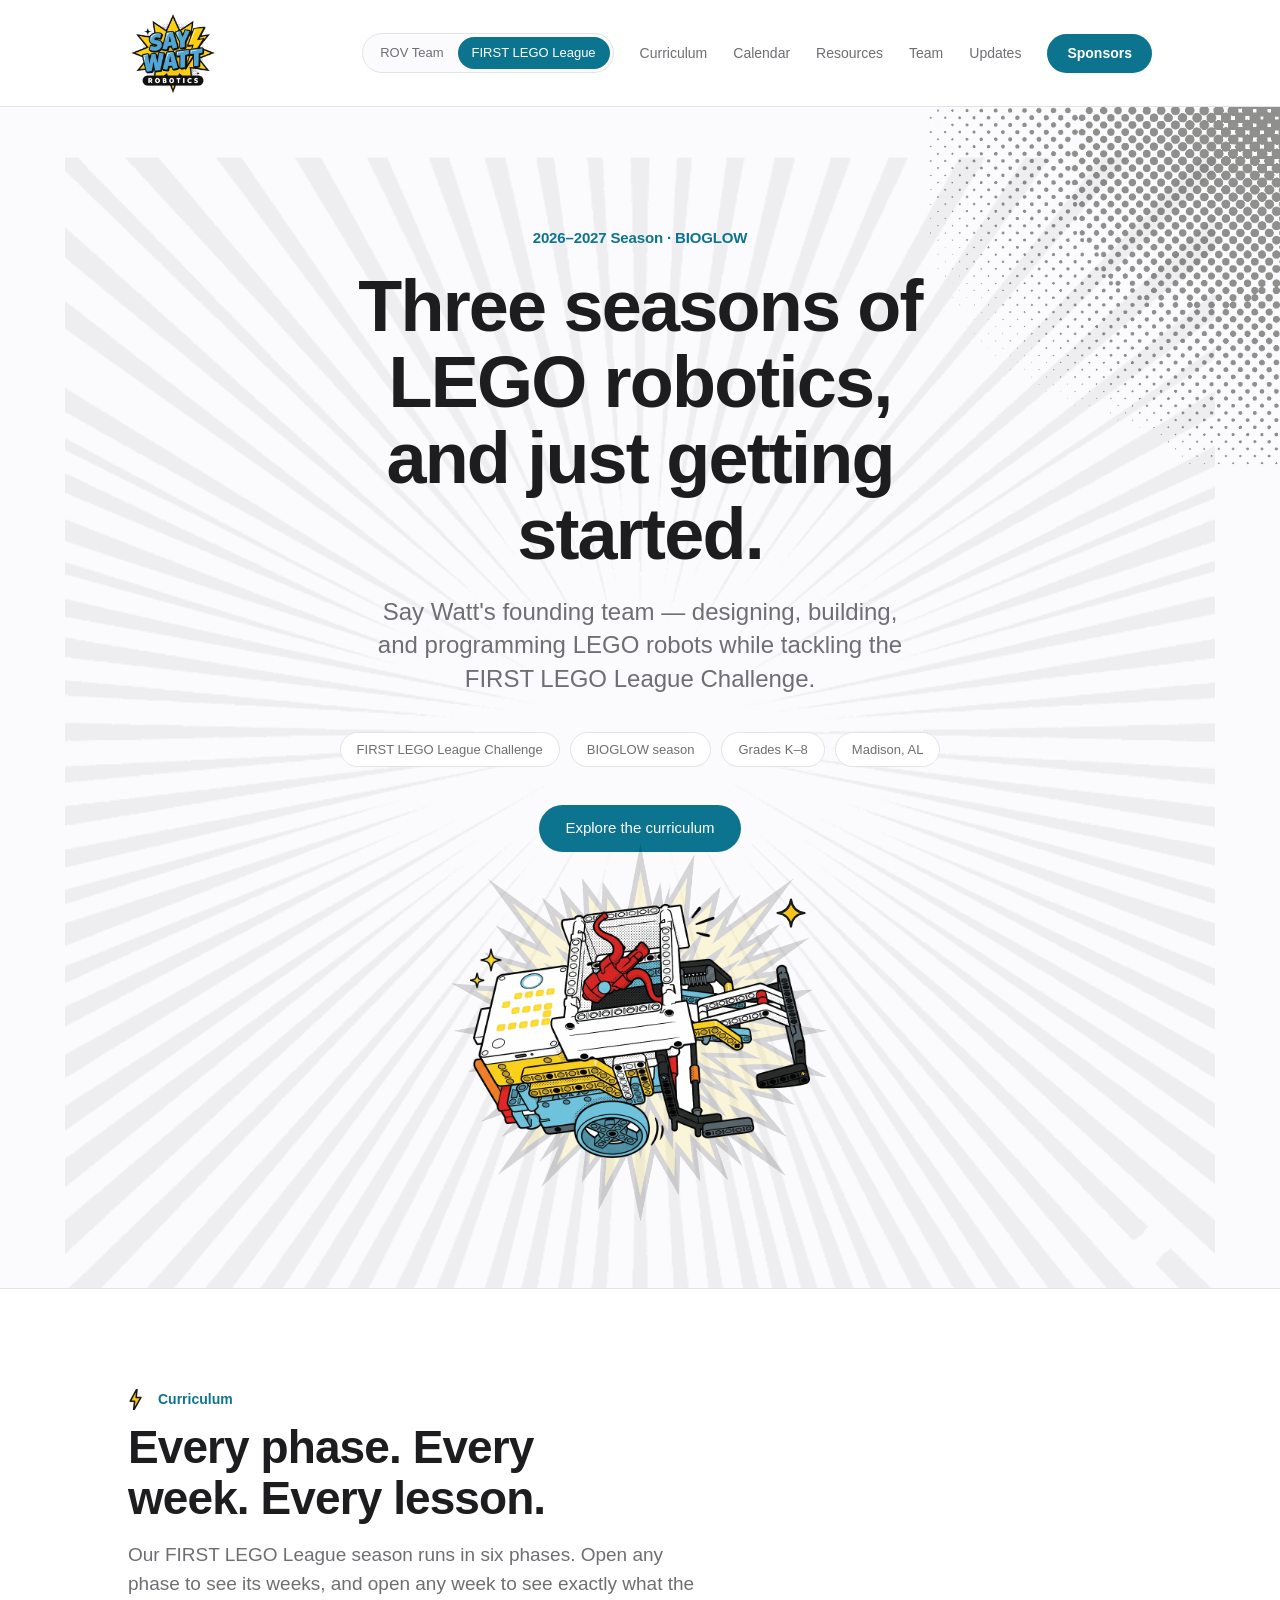
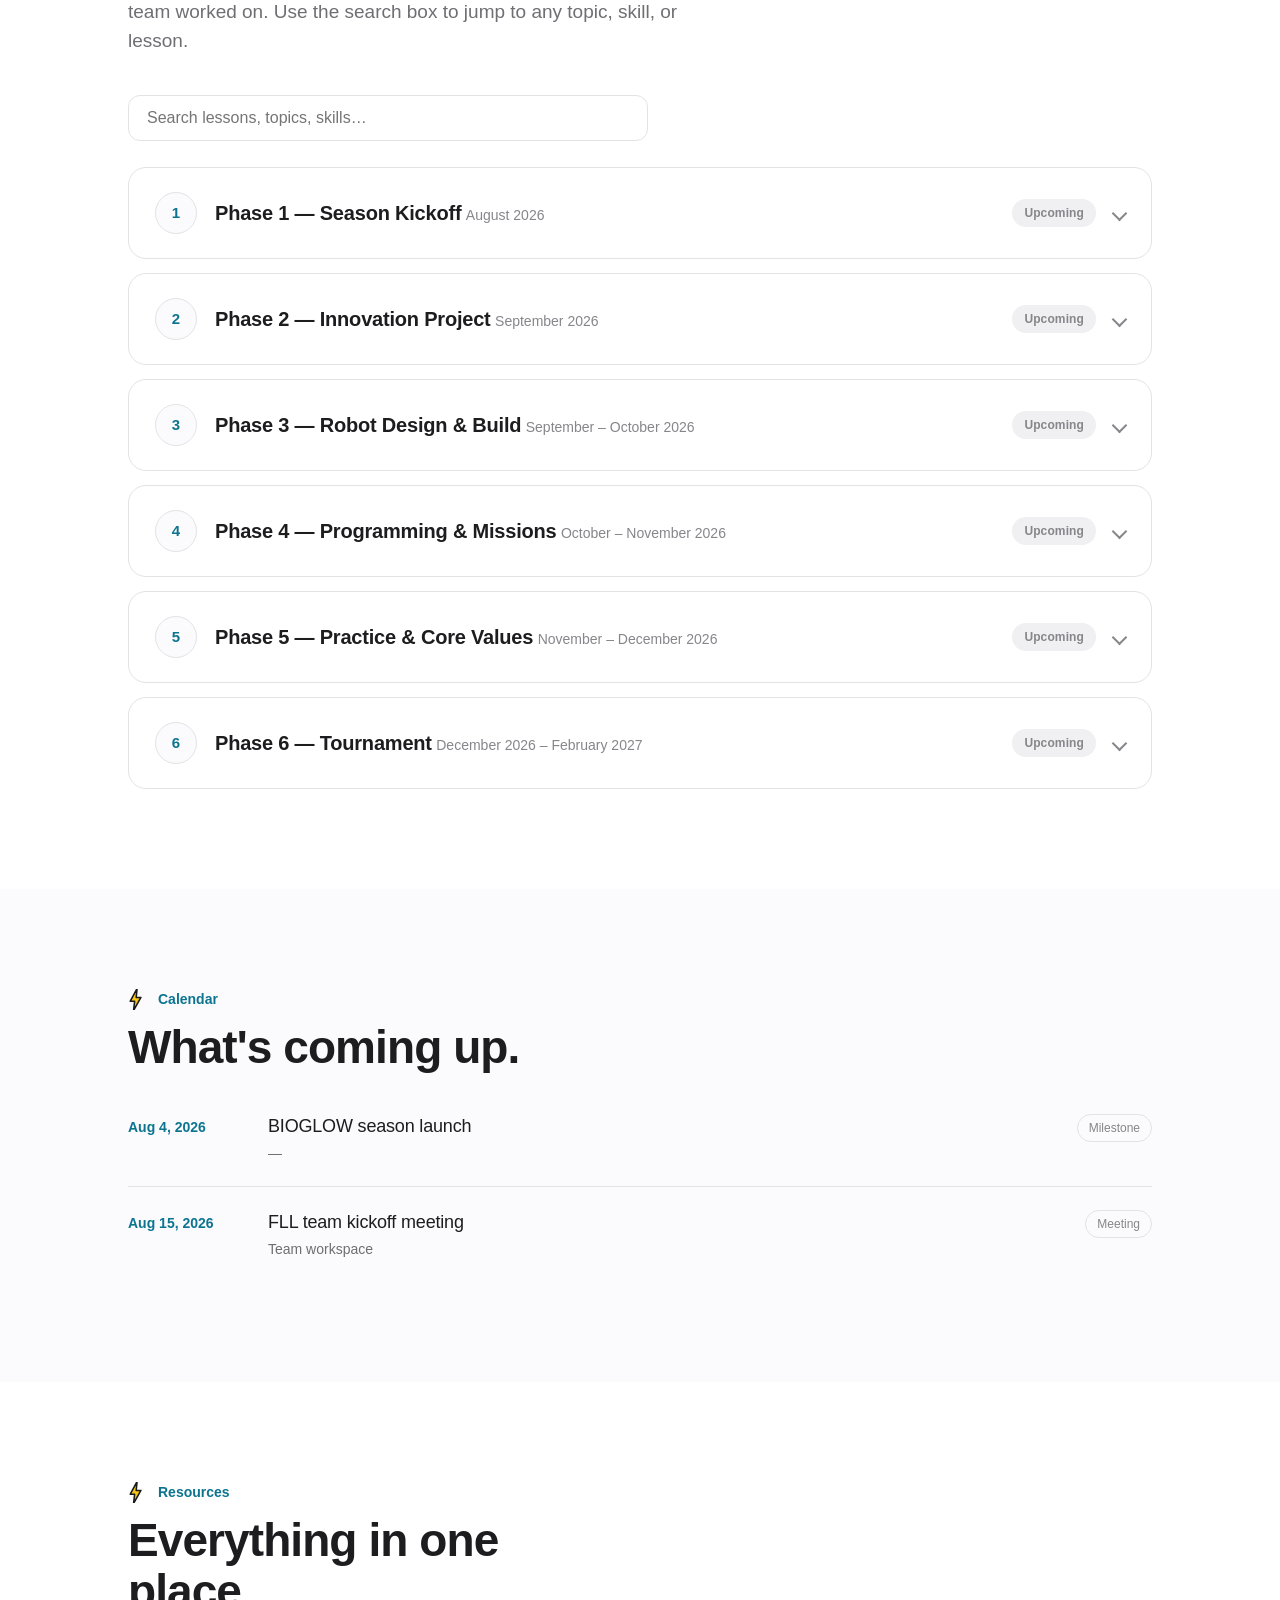
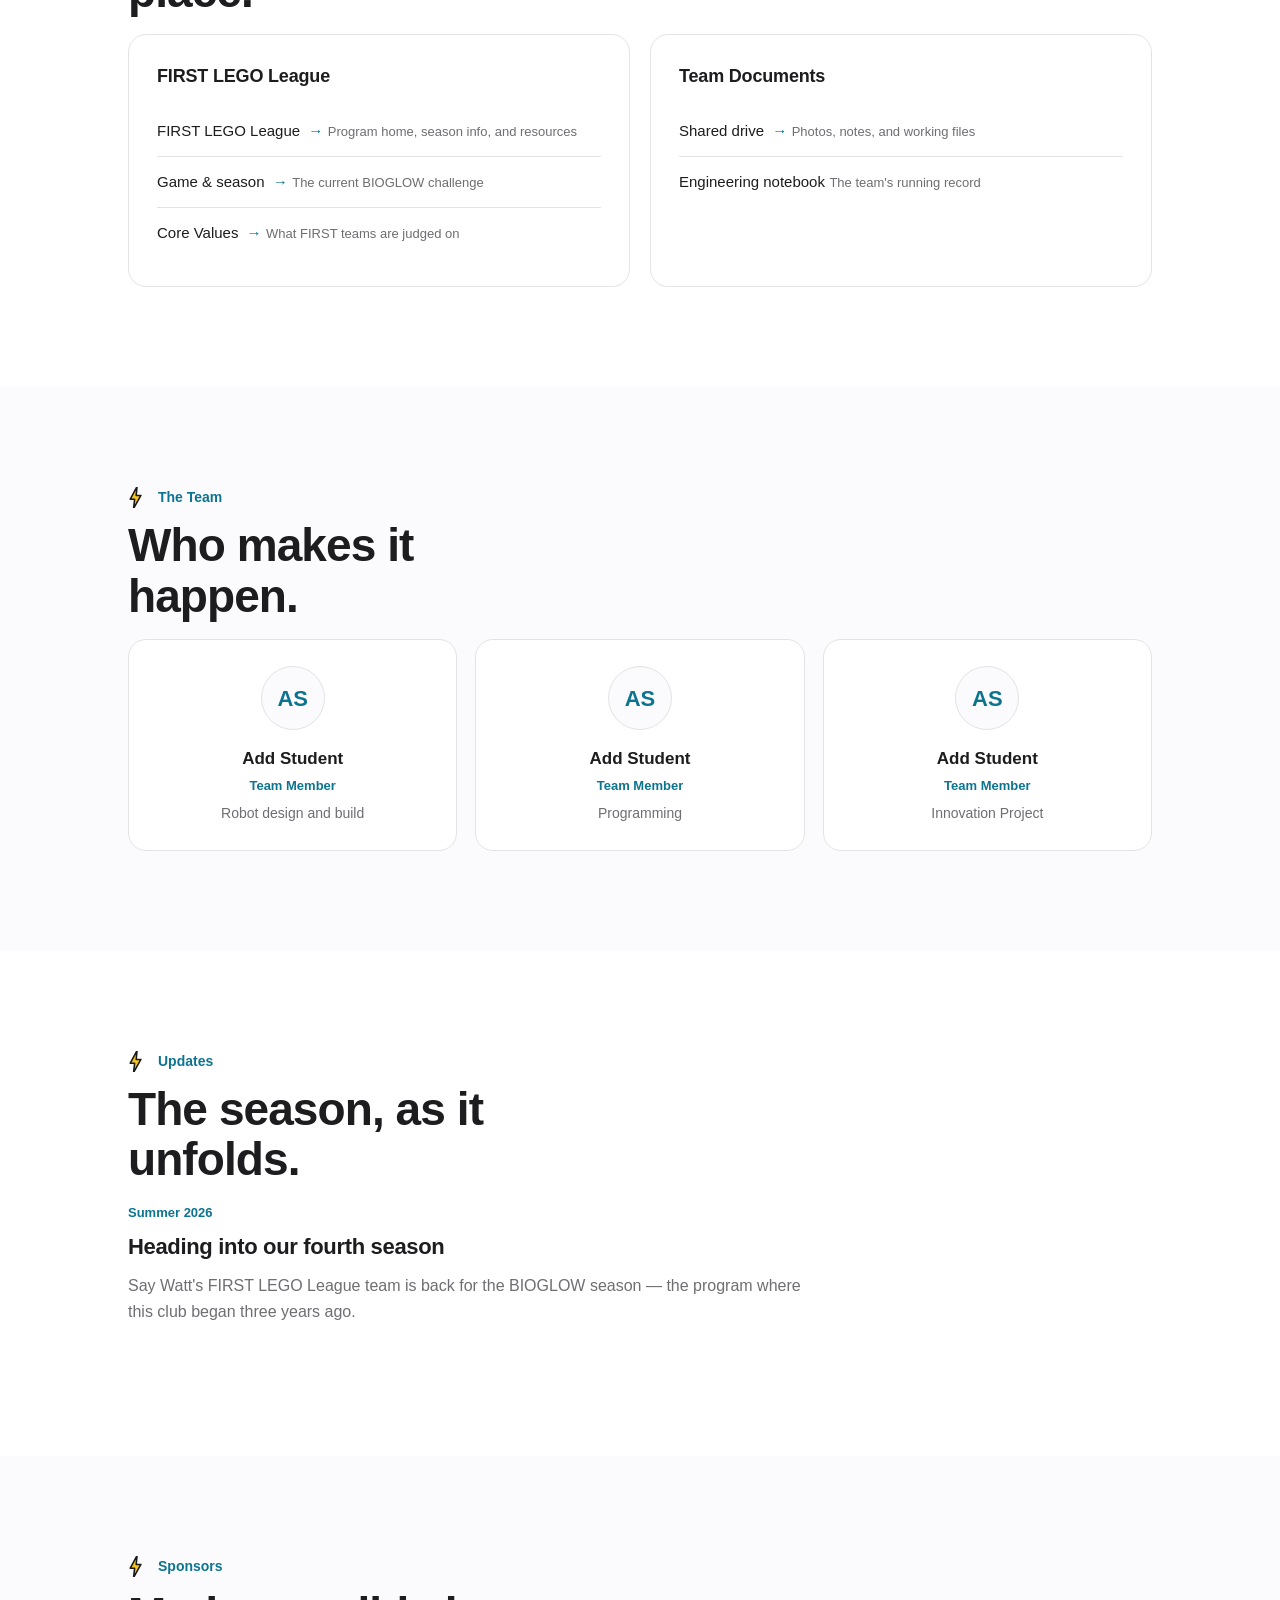
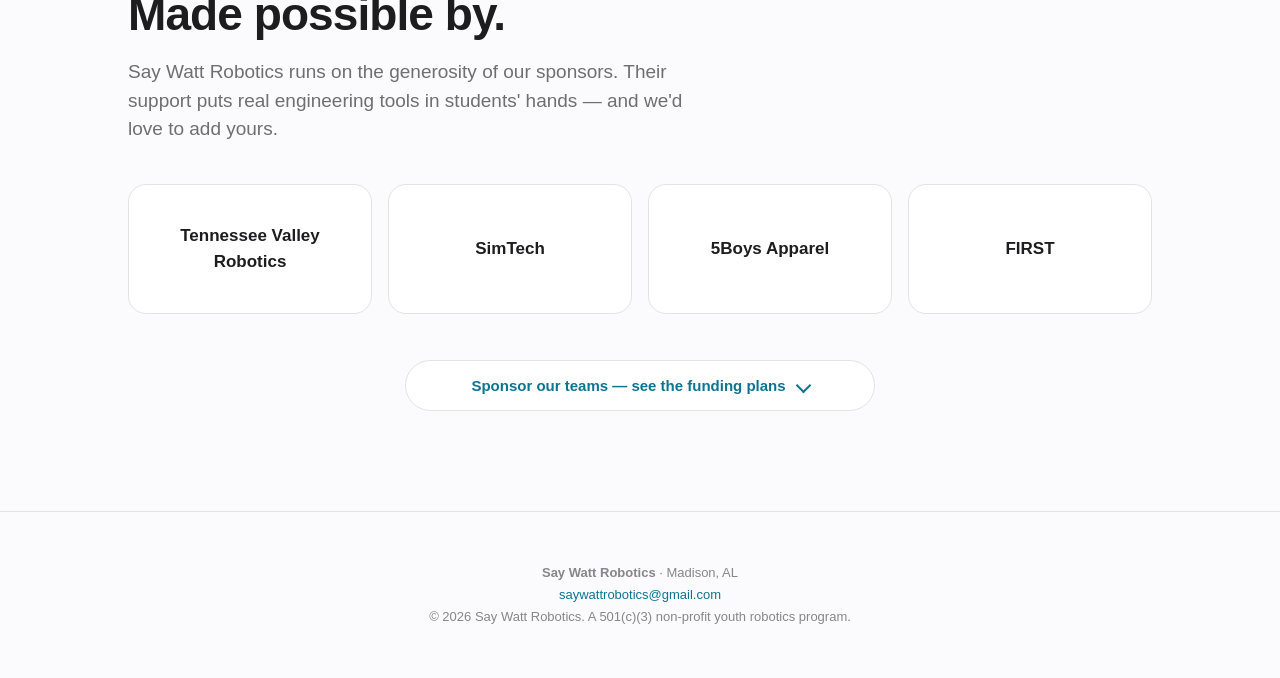
==== fll.html @ c24de04b "Initial commit" ====
<!DOCTYPE html>
<html lang="en">
<head>
  <meta charset="UTF-8" />
  <meta name="viewport" content="width=device-width, initial-scale=1.0" />
  <title>Say Watt Robotics — FIRST LEGO League</title>
  <meta name="description" content="Say Watt Robotics — Madison, AL. FIRST LEGO League team: curriculum, schedule, resources, and season progress." />
  <link rel="icon" type="image/png" href="assets/logo-emblem.png" />
  <link rel="stylesheet" href="style.css" />
</head>
<body data-team="fll">

  <!-- ===== Navigation ===== -->
  <header class="nav" id="nav">
    <div class="nav-inner">
      <a class="nav-logo" href="index.html" data-logo>Say Watt Robotics</a>
      <button class="nav-toggle" id="navToggle" aria-label="Menu">
        <span></span><span></span>
      </button>
      <nav class="nav-links" id="navLinks">
        <div class="team-tabs">
          <a href="index.html" data-team-tab="rov">ROV Team</a>
          <a href="fll.html" data-team-tab="fll">FIRST LEGO League</a>
        </div>
        <a href="#curriculum">Curriculum</a>
        <a href="#calendar">Calendar</a>
        <a href="#resources">Resources</a>
        <a href="#team">Team</a>
        <a href="#updates">Updates</a>
        <a href="#sponsors" class="nav-donate" data-donate>Sponsors</a>
      </nav>
    </div>
  </header>

  <main id="top">

    <!-- ===== Hero ===== -->
    <section class="hero" id="hero"></section>

    <!-- ===== Curriculum (phase / week / lesson explorer) ===== -->
    <section class="section" id="curriculum">
      <div class="wrap">
        <p class="eyebrow">Curriculum</p>
        <h2 class="section-title" id="curriculumTitle">Every phase. Every week. Every lesson.</h2>
        <p class="section-lede" id="curriculumLede"></p>
        <div id="roadmap"></div>
        <div class="search">
          <input type="search" id="curriculumSearch" placeholder="Search lessons, topics, skills…" autocomplete="off" />
          <button class="search-clear" id="searchClear" aria-label="Clear search" hidden>Clear</button>
        </div>
        <div id="phaseList" class="phase-list"></div>
        <p class="no-results" id="noResults" hidden>No lessons match that search.</p>
      </div>
    </section>

    <!-- ===== Calendar ===== -->
    <section class="section section-alt" id="calendar">
      <div class="wrap">
        <p class="eyebrow">Calendar</p>
        <h2 class="section-title">What's coming up.</h2>
        <div id="calendarList" class="calendar-list"></div>
      </div>
    </section>

    <!-- ===== Resources ===== -->
    <section class="section" id="resources">
      <div class="wrap">
        <p class="eyebrow">Resources</p>
        <h2 class="section-title">Everything in one place.</h2>
        <div id="resourceList" class="resource-grid"></div>
      </div>
    </section>

    <!-- ===== Team ===== -->
    <section class="section section-alt" id="team">
      <div class="wrap">
        <p class="eyebrow">The Team</p>
        <h2 class="section-title">Who makes it happen.</h2>
        <div id="rosterList" class="roster-grid"></div>
      </div>
    </section>

    <!-- ===== Updates ===== -->
    <section class="section" id="updates">
      <div class="wrap">
        <p class="eyebrow">Updates</p>
        <h2 class="section-title">The season, as it unfolds.</h2>
        <div id="updateList" class="update-list"></div>
      </div>
    </section>

    <!-- ===== Sponsors ===== -->
    <section class="section section-alt" id="sponsors">
      <div class="wrap">
        <p class="eyebrow">Sponsors</p>
        <h2 class="section-title">Made possible by.</h2>
        <p class="section-lede" id="sponsorLede"></p>
        <div id="sponsorList" class="sponsor-grid"></div>
        <div id="fundingBlock"></div>
      </div>
    </section>

  </main>

  <!-- ===== Footer ===== -->
  <footer class="footer">
    <div class="wrap" id="footerInner"></div>
  </footer>

  <script src="content.js"></script>
  <script src="app.js"></script>
</body>
</html>
---- style.css ----
/* ============================================================
   ROV Team — Stylesheet
   You should not need to edit this file to update content.
   All content lives in content.js.
   ============================================================ */

:root {
  --bg:        #ffffff;
  --bg-alt:    #fbfbfd;
  --ink:       #1d1d1f;
  --ink-soft:  #6e6e73;
  --ink-faint: #86868b;
  --line:      #e3e3e6;
  --accent:    #0d7490;   /* deep ocean teal */
  --accent-dk: #095d75;
  --radius:    18px;
  --maxw:      1080px;
  --ease:      cubic-bezier(.22,.61,.36,1);
}

* { box-sizing: border-box; margin: 0; padding: 0; }

html { scroll-behavior: smooth; scroll-padding-top: 124px; }

body {
  font-family: -apple-system, BlinkMacSystemFont, "Segoe UI", Roboto,
               Helvetica, Arial, sans-serif;
  color: var(--ink);
  background: var(--bg);
  line-height: 1.5;
  -webkit-font-smoothing: antialiased;
  text-rendering: optimizeLegibility;
}

a { color: inherit; text-decoration: none; }

.wrap { max-width: var(--maxw); margin: 0 auto; padding: 0 28px; }

/* ===== Navigation ===== */
.nav {
  position: sticky; top: 0; z-index: 100;
  background: rgba(255,255,255,.82);
  backdrop-filter: saturate(180%) blur(20px);
  -webkit-backdrop-filter: saturate(180%) blur(20px);
  border-bottom: 1px solid var(--line);
}
.nav-inner {
  max-width: var(--maxw); margin: 0 auto;
  padding: 0 28px; height: 106px;
  display: flex; align-items: center; justify-content: space-between;
}
.nav-logo {
  display: flex; align-items: center;
  font-weight: 600; font-size: 17px; letter-spacing: -.01em;
  color: var(--ink);
}
.logo-img {
  display: block; height: 34px; width: auto; max-width: 280px;
}
.nav-links { display: flex; align-items: center; gap: 26px; }
.nav-links > a {
  font-size: 14px; color: var(--ink-soft);
  transition: color .2s var(--ease);
}
.nav-links > a:hover { color: var(--ink); }

/* team switcher — segmented pill */
.team-tabs {
  display: flex;
  background: var(--bg-alt);
  border: 1px solid var(--line);
  border-radius: 980px;
  padding: 3px;
}
.team-tabs a {
  font-size: 13px; font-weight: 500;
  color: var(--ink-soft);
  padding: 6px 14px; border-radius: 980px;
  white-space: nowrap;
  transition: background .2s var(--ease), color .2s var(--ease);
}
.team-tabs a:hover { color: var(--ink); }
.team-tabs a.active { background: var(--accent); color: #fff; }

/* nav "Sponsors" call-to-action button */
.nav-links > a.nav-donate {
  background: var(--accent); color: #fff;
  padding: 9px 20px; border-radius: 980px; font-weight: 600;
  transition: background .2s var(--ease), transform .15s var(--ease);
}
.nav-links > a.nav-donate:hover {
  background: var(--accent-dk); color: #fff; transform: translateY(-1px);
}
.nav-toggle {
  display: none; background: none; border: 0; cursor: pointer;
  width: 30px; height: 30px; padding: 6px;
}
.nav-toggle span {
  display: block; height: 1.5px; background: var(--ink);
  margin: 5px 0; transition: .3s var(--ease);
}

/* ===== Hero ===== */
.hero {
  text-align: center;
  padding: 120px 28px 130px;
  background: var(--bg-alt);
  border-bottom: 1px solid var(--line);
}
.hero-eyebrow {
  font-size: 15px; color: var(--accent);
  font-weight: 600; letter-spacing: -.01em;
  margin-bottom: 18px;
}
.hero h1 {
  font-size: clamp(40px, 6.5vw, 72px);
  line-height: 1.06; letter-spacing: -.025em;
  font-weight: 600; max-width: 16ch; margin: 0 auto 22px;
}
.hero-sub {
  font-size: clamp(18px, 2.4vw, 24px);
  color: var(--ink-soft); max-width: 40ch;
  margin: 0 auto 36px; line-height: 1.4;
}
.hero-meta {
  display: flex; flex-wrap: wrap; gap: 10px;
  justify-content: center; margin-bottom: 38px;
}
.hero-meta span {
  font-size: 13px; color: var(--ink-soft);
  background: #fff; border: 1px solid var(--line);
  border-radius: 980px; padding: 7px 16px;
}
.hero-cta {
  display: inline-block;
  background: var(--accent); color: #fff;
  font-size: 15px; font-weight: 500;
  padding: 12px 26px; border-radius: 980px;
  transition: background .2s var(--ease), transform .2s var(--ease);
}
.hero-cta:hover { background: var(--accent-dk); transform: translateY(-1px); }

/* ===== Sections ===== */
.section { padding: 100px 0; }
.section-alt { background: var(--bg-alt); }
.eyebrow {
  font-size: 14px; font-weight: 600;
  color: var(--accent); margin-bottom: 12px;
}
.section-title {
  font-size: clamp(30px, 4.4vw, 46px);
  line-height: 1.1; letter-spacing: -.02em;
  font-weight: 600; max-width: 18ch; margin-bottom: 18px;
}
.section-lede {
  font-size: 19px; color: var(--ink-soft);
  max-width: 56ch; margin-bottom: 40px; line-height: 1.5;
}

/* ===== Curriculum search ===== */
.search {
  display: flex; align-items: center; gap: 12px;
  margin-bottom: 26px; max-width: 520px;
}
.search input {
  flex: 1; font-size: 16px; font-family: inherit;
  color: var(--ink);
  padding: 13px 18px;
  border: 1px solid var(--line); border-radius: 12px;
  background: #fff; outline: none;
  transition: border-color .2s var(--ease), box-shadow .2s var(--ease);
}
.search input:focus {
  border-color: var(--accent);
  box-shadow: 0 0 0 4px rgba(13,116,144,.1);
}
.search-clear {
  font-size: 14px; color: var(--ink-soft);
  background: none; border: 0; cursor: pointer; padding: 6px;
}
.search-clear:hover { color: var(--ink); }
.no-results { color: var(--ink-soft); font-size: 17px; padding: 20px 4px; }

/* ===== Phase / Week / Lesson explorer ===== */
.phase-list { display: flex; flex-direction: column; gap: 14px; }

.phase {
  background: #fff;
  border: 1px solid var(--line);
  border-radius: var(--radius);
  overflow: hidden;
  transition: box-shadow .25s var(--ease);
}
.phase.open { box-shadow: 0 8px 36px rgba(0,0,0,.07); }

.phase-head {
  display: flex; align-items: center; gap: 18px;
  padding: 24px 26px; cursor: pointer;
  user-select: none;
}
.phase-num {
  flex: none;
  width: 42px; height: 42px; border-radius: 50%;
  display: flex; align-items: center; justify-content: center;
  font-size: 15px; font-weight: 600;
  background: var(--bg-alt); color: var(--accent);
  border: 1px solid var(--line);
}
.phase-titlewrap { flex: 1; min-width: 0; }
.phase-title {
  font-size: 20px; font-weight: 600; letter-spacing: -.01em;
}
.phase-dates { font-size: 14px; color: var(--ink-faint); margin-top: 2px; }
.phase-status {
  flex: none; font-size: 12px; font-weight: 600;
  padding: 5px 12px; border-radius: 980px;
  letter-spacing: .01em;
}
.status-complete  { background: #e8f3ee; color: #1f7a4d; }
.status-active    { background: #e6f1f5; color: var(--accent-dk); }
.status-upcoming  { background: #f0f0f2; color: var(--ink-faint); }

.chevron {
  flex: none; width: 11px; height: 11px;
  border-right: 2px solid var(--ink-faint);
  border-bottom: 2px solid var(--ink-faint);
  transform: rotate(45deg);
  transition: transform .3s var(--ease);
}
.phase.open > .phase-head .chevron { transform: rotate(225deg); }

/* sliding container — 0fr→1fr grid trick = smooth, content-height agnostic */
.collapse {
  display: grid; grid-template-rows: 0fr;
  transition: grid-template-rows .34s var(--ease);
}
.collapse > .collapse-inner { overflow: hidden; }
.phase.open > .collapse,
.week.open  > .collapse { grid-template-rows: 1fr; }

.phase-body { padding: 0 26px 22px; }
.phase-summary {
  font-size: 15px; color: var(--ink-soft);
  padding: 4px 0 18px; line-height: 1.55;
  border-top: 1px solid var(--line); margin-top: 2px; padding-top: 18px;
}

/* Weeks */
.week-list { display: flex; flex-direction: column; gap: 8px; }
.week {
  border: 1px solid var(--line);
  border-radius: 12px; overflow: hidden;
  background: var(--bg-alt);
}
.week.open { background: #fff; }
.week-head {
  display: flex; align-items: center; gap: 14px;
  padding: 15px 18px; cursor: pointer; user-select: none;
}
.week-label {
  flex: none; font-size: 13px; font-weight: 600;
  color: var(--accent); min-width: 64px;
}
.week-theme { flex: 1; font-size: 15px; font-weight: 500; }
.week-dates { flex: none; font-size: 13px; color: var(--ink-faint); }
.week .chevron { width: 9px; height: 9px; }
.week.open > .week-head .chevron { transform: rotate(225deg); }

.week-body { padding: 4px 18px 18px 18px; }
.lesson-list { list-style: none; }
.lesson-list li {
  position: relative;
  font-size: 15px; color: var(--ink);
  padding: 9px 0 9px 24px; line-height: 1.5;
  border-top: 1px solid var(--line);
}
.lesson-list li:first-child { border-top: 0; }
.lesson-list li::before {
  content: ""; position: absolute; left: 4px; top: 17px;
  width: 6px; height: 6px; border-radius: 50%;
  background: var(--accent);
}
.week-resources {
  margin-top: 12px; padding-top: 12px;
  border-top: 1px solid var(--line);
  display: flex; flex-wrap: wrap; gap: 8px;
}
.week-resources a {
  font-size: 13px; color: var(--accent);
  border: 1px solid var(--line); border-radius: 980px;
  padding: 5px 13px; transition: background .2s var(--ease);
}
.week-resources a:hover { background: var(--bg-alt); }

mark {
  background: #fff2b8; color: inherit;
  border-radius: 3px; padding: 0 2px;
}

/* ===== Calendar ===== */
.calendar-list { display: flex; flex-direction: column; gap: 0; }
.cal-item {
  display: flex; gap: 24px; align-items: baseline;
  padding: 22px 0; border-top: 1px solid var(--line);
}
.cal-item:first-child { border-top: 0; }
.cal-item.next { }
.cal-date {
  flex: none; width: 116px;
  font-size: 14px; font-weight: 600; color: var(--accent);
}
.cal-main { flex: 1; }
.cal-title { font-size: 18px; font-weight: 500; letter-spacing: -.01em; }
.cal-meta { font-size: 14px; color: var(--ink-soft); margin-top: 3px; }
.cal-tag {
  flex: none; font-size: 12px; color: var(--ink-faint);
  border: 1px solid var(--line); border-radius: 980px;
  padding: 4px 11px;
}
.cal-next-flag {
  display: inline-block; font-size: 11px; font-weight: 700;
  letter-spacing: .04em; color: var(--accent);
  margin-bottom: 4px;
}

/* ===== Resources ===== */
.resource-grid {
  display: grid; gap: 20px;
  grid-template-columns: repeat(auto-fit, minmax(300px, 1fr));
}
.resource-card {
  background: #fff; border: 1px solid var(--line);
  border-radius: var(--radius); padding: 28px;
}
.resource-card h3 {
  font-size: 18px; font-weight: 600; margin-bottom: 16px;
  letter-spacing: -.01em;
}
.resource-card ul { list-style: none; }
.resource-card li { border-top: 1px solid var(--line); }
.resource-card li:first-child { border-top: 0; }
.resource-card a, .resource-card .res-static {
  display: block; padding: 13px 0;
}
.resource-card a { transition: opacity .15s var(--ease); }
.resource-card a:hover { opacity: .6; }
.res-title { font-size: 15px; font-weight: 500; }
.res-title .arrow { color: var(--accent); margin-left: 4px; }
.res-desc { font-size: 13px; color: var(--ink-soft); margin-top: 2px; }

/* ===== Roster ===== */
.roster-grid {
  display: grid; gap: 18px;
  grid-template-columns: repeat(auto-fit, minmax(220px, 1fr));
}
.roster-card {
  background: #fff; border: 1px solid var(--line);
  border-radius: var(--radius); padding: 26px;
  text-align: center;
}
.roster-avatar {
  width: 64px; height: 64px; border-radius: 50%;
  margin: 0 auto 16px;
  display: flex; align-items: center; justify-content: center;
  font-size: 22px; font-weight: 600;
  background: var(--bg-alt); color: var(--accent);
  border: 1px solid var(--line);
}
.roster-name { font-size: 17px; font-weight: 600; }
.roster-role {
  font-size: 13px; font-weight: 600; color: var(--accent);
  margin-top: 4px;
}
.roster-detail {
  font-size: 14px; color: var(--ink-soft); margin-top: 8px;
  line-height: 1.45;
}

/* ===== Updates ===== */
.update-list {
  display: flex; flex-direction: column; gap: 0;
  max-width: 680px;
}
.update {
  padding: 32px 0; border-top: 1px solid var(--line);
}
.update:first-child { border-top: 0; padding-top: 0; }
.update-date {
  font-size: 13px; font-weight: 600; color: var(--accent);
  margin-bottom: 8px;
}
.update h3 {
  font-size: 22px; font-weight: 600; letter-spacing: -.015em;
  margin-bottom: 10px;
}
.update p { font-size: 16px; color: var(--ink-soft); line-height: 1.6; }

/* ===== Sponsors ===== */
.sponsor-grid {
  display: grid; gap: 16px;
  grid-template-columns: repeat(auto-fit, minmax(200px, 1fr));
}
.sponsor-card {
  background: #fff; border: 1px solid var(--line);
  border-radius: var(--radius); padding: 28px 24px;
  text-align: center; min-height: 130px;
  display: flex; align-items: center; justify-content: center;
  transition: transform .2s var(--ease), box-shadow .2s var(--ease);
}
a.sponsor-card:hover {
  transform: translateY(-2px);
  box-shadow: 0 10px 30px rgba(0,0,0,.07);
}
.sponsor-logo {
  display: block; margin: 0 auto;
  max-width: 100%; max-height: 64px; width: auto;
  object-fit: contain;
}
.sponsor-name { font-size: 17px; font-weight: 600; }

/* ===== Footer ===== */
.footer {
  background: var(--bg-alt);
  border-top: 1px solid var(--line);
  padding: 50px 0; text-align: center;
}
.footer p { font-size: 13px; color: var(--ink-faint); line-height: 1.7; }
.footer a { color: var(--accent); }

/* ===== Reveal on scroll ===== */
.reveal {
  opacity: 0; transform: translateY(22px);
  transition: opacity .7s var(--ease), transform .7s var(--ease);
}
.reveal.in { opacity: 1; transform: none; }

/* ===== Responsive ===== */
@media (max-width: 720px) {
  .nav-toggle { display: block; }
  .nav-links {
    position: absolute; top: 106px; left: 0; right: 0;
    flex-direction: column; gap: 0;
    background: rgba(255,255,255,.97);
    backdrop-filter: blur(20px);
    border-bottom: 1px solid var(--line);
    max-height: 0; overflow: hidden;
    transition: max-height .35s var(--ease);
  }
  .nav-links.open { max-height: 420px; }
  .nav-links > a {
    padding: 16px 28px; border-top: 1px solid var(--line);
    font-size: 16px;
  }
  .team-tabs {
    margin: 14px 28px 4px; align-self: stretch;
  }
  .team-tabs a { flex: 1; text-align: center; padding: 9px 10px; }
  .nav-links > a.nav-donate {
    margin: 14px 28px 4px; padding: 13px; text-align: center; border-top: 0;
  }
  .section { padding: 70px 0; }
  .hero { padding: 84px 24px 90px; }
  .phase-head { padding: 20px 18px; gap: 14px; }
  .phase-body { padding: 0 18px 18px; }
  .phase-status { display: none; }
  .cal-item { flex-wrap: wrap; gap: 6px 16px; }
  .cal-date { width: auto; }
  .cal-tag { order: 3; }
}

/* ============================================================
   COMIC ACCENTS — a subtle pop-art layer over the clean base.
   Every graphic lives in the assets/ folder. If a file is not
   there yet, that accent simply doesn't appear — the layout
   never breaks and the site still looks clean.
   ============================================================ */

/* --- nav logo: the Say Watt Robotics comic emblem --- */
.logo-emblem {
  display: block; height: 90px; width: auto;
}

/* --- each section eyebrow gets a tiny bolt --- */
body.art-ready .eyebrow {
  padding-left: 30px;
  background: url(assets/lightning-bolt.svg) left center / auto 24px no-repeat;
}

/* --- hero: faint action lines + halftone corner --- */
.hero { position: relative; overflow: hidden; }
.hero .wrap { position: relative; z-index: 2; }
.hero::before {
  content: ""; position: absolute; z-index: 0; pointer-events: none;
  top: 50%; left: 50%; width: 1150px; height: 1150px;
  transform: translate(-50%, -47%);
  background: url(assets/speed-lines.png) center/contain no-repeat;
  opacity: .05;
}
.hero::after {
  content: ""; position: absolute; z-index: 0; pointer-events: none;
  top: 0; right: 0; width: 360px; height: 360px;
  background: url(assets/halftone-corner.png) top right/contain no-repeat;
  transform: rotate(180deg); opacity: .5;
}

/* --- hero illustration (ROV / brick robot) --- */
.hero-art { display: none; }
.hero-art.on {
  display: block; position: relative;
  margin: 52px auto 0; width: min(340px, 74vw);
}
.hero-art.on::before {            /* comic starburst behind it */
  content: ""; position: absolute; z-index: 0; pointer-events: none;
  top: 50%; left: 50%; width: 158%; height: 158%;
  transform: translate(-50%, -50%);
  background: url(assets/starburst.png) center/contain no-repeat;
  opacity: .15;
}
.hero-art.on::after {             /* sparkle accent */
  content: ""; position: absolute; z-index: 2; pointer-events: none;
  top: -6px; right: 4px; width: 30px; height: 30px;
  background: url(assets/sparkle.svg) center/contain no-repeat;
}
.hero-art img { position: relative; z-index: 1; display: block; width: 100%; }

/* (the empty speech bubble was removed — an empty bubble read as
   unfinished. speech-bubble.png stays in assets/ if needed later.) */

/* (footer halftone band removed — it sat behind the contact text
   and hurt readability. footer is kept clean.) */

@media (max-width: 720px) {
  .logo-emblem { height: 70px; }
}

/* ============================================================
   SPONSOR FUNDING — meter + collapsible wish list
   ============================================================ */
.fund { margin-top: 46px; }

.fund-toggle {
  display: flex; align-items: center; justify-content: center; gap: 12px;
  margin: 0 auto; width: 100%; max-width: 470px;
  background: #fff; border: 1px solid var(--line); border-radius: 980px;
  padding: 16px 28px; cursor: pointer; font-family: inherit;
  font-size: 15px; font-weight: 600; color: var(--accent);
  transition: border-color .2s var(--ease), box-shadow .2s var(--ease);
}
.fund-toggle:hover {
  border-color: var(--accent); box-shadow: 0 4px 18px rgba(0,0,0,.06);
}
.fund-toggle .chevron { border-color: var(--accent); }
.fund.open > .collapse { grid-template-rows: 1fr; }
.fund.open .fund-toggle .chevron { transform: rotate(225deg); }

.fund-panel { padding-top: 34px; }

/* the two-team framing line */
.fund-lede {
  font-size: 17px; line-height: 1.6; color: var(--ink-soft);
  max-width: 64ch; margin: 0 auto 38px; text-align: center;
}

/* ROV (left) and FIRST LEGO League (right), side by side */
.fund-cols {
  display: grid; grid-template-columns: 1fr 1fr; gap: 46px;
  max-width: 1040px; margin: 0 auto;
}
.fund-col { min-width: 0; }
.fund-col-head {
  font-size: 19px; font-weight: 700; letter-spacing: -.01em;
  color: var(--ink); text-align: center;
  padding-bottom: 12px; margin-bottom: 22px;
  border-bottom: 2px solid var(--accent);
}
@media (max-width: 760px) {
  .fund-cols { grid-template-columns: 1fr; gap: 50px; }
}

.fund-intro {
  font-size: 17px; line-height: 1.6; color: var(--ink-soft);
  max-width: 60ch; margin: 0 auto 34px; text-align: center;
}

/* funding meter */
.meter { max-width: 560px; margin: 0 auto 44px; }
.meter-track {
  height: 20px; background: #fff;
  border: 1px solid var(--line); border-radius: 980px; overflow: hidden;
}
.meter-fill {
  height: 100%; background: var(--accent);
  border-radius: 980px; transition: width .6s var(--ease);
}
.meter-label {
  font-size: 15px; font-weight: 600; color: var(--ink);
  text-align: center; margin-top: 13px;
}
.meter-asof {
  font-size: 13px; color: var(--ink-faint);
  text-align: center; margin-top: 3px;
}

/* wish list */
.wish-list { max-width: 720px; margin: 0 auto; }
.wish-tier { margin-top: 32px; }
.wish-tier:first-child { margin-top: 0; }
.tier-label {
  font-size: 14px; font-weight: 700; color: var(--accent);
  margin-bottom: 13px; padding-bottom: 9px;
  border-bottom: 1px solid var(--line);
}
.wish-item {
  background: #fff; border: 1px solid var(--line);
  border-radius: 14px; padding: 18px 20px; margin-bottom: 10px;
}
.wish-head {
  display: flex; align-items: baseline; justify-content: space-between;
  gap: 16px;
}
.wish-name { font-size: 16px; font-weight: 600; letter-spacing: -.01em; }
.wish-cost {
  font-size: 16px; font-weight: 700; color: var(--accent); flex: none;
}
.wish-unit {
  display: inline-block; margin-top: 9px;
  font-size: 13px; font-weight: 600; color: var(--accent-dk);
  background: var(--bg-alt); border: 1px solid var(--line);
  border-radius: 980px; padding: 4px 12px;
}
.wish-why {
  font-size: 14px; color: var(--ink-soft); line-height: 1.55; margin-top: 11px;
}
.wish-funded {
  display: inline-block; margin-top: 11px;
  font-size: 12px; font-weight: 700; color: #1f7a4d;
}
.wish-item.is-funded { opacity: .6; }
.wish-item.is-funded .wish-name { text-decoration: line-through; }
.wish-aspire { background: var(--bg-alt); border-style: dashed; }

.fund-cta {
  max-width: 58ch; margin: 36px auto 0; text-align: center;
  font-size: 16px; line-height: 1.6; color: var(--ink);
}
.fund-cta a { color: var(--accent); font-weight: 600; white-space: nowrap; }

.fund-tax {
  max-width: 52ch; margin: 16px auto 0; text-align: center;
  font-size: 14px; font-weight: 600; color: var(--accent);
}

.fund-thanks {
  max-width: 56ch; margin: 42px auto 0; text-align: center;
  font-size: 15px; line-height: 1.65; color: var(--ink-soft);
}

/* ============================================================
   SEASON PLAN — an elegant link card at the top of Curriculum
   ============================================================ */
.plan-link {
  display: flex; align-items: center; gap: 18px;
  background: #fff; border: 1px solid var(--line);
  border-radius: var(--radius); padding: 20px 24px;
  margin-bottom: 46px;
  transition: border-color .2s var(--ease), box-shadow .2s var(--ease),
              transform .2s var(--ease);
}
.plan-link:hover {
  border-color: var(--accent);
  box-shadow: 0 10px 30px rgba(0,0,0,.07);
  transform: translateY(-2px);
}
.plan-badge {
  flex: none; width: 48px; height: 48px; border-radius: 12px;
  background: var(--accent); color: #fff;
  font-size: 12px; font-weight: 700; letter-spacing: .04em;
  display: flex; align-items: center; justify-content: center;
}
.plan-text { flex: 1; min-width: 0; }
.plan-title {
  display: block; font-size: 16px; font-weight: 600;
  color: var(--ink); letter-spacing: -.01em;
}
.plan-blurb {
  display: block; font-size: 14px; color: var(--ink-soft);
  line-height: 1.5; margin-top: 3px;
}
.plan-arrow {
  flex: none; font-size: 22px; color: var(--accent);
  transition: transform .2s var(--ease);
}
.plan-link:hover .plan-arrow { transform: translateX(3px); }

@media (max-width: 720px) {
  .plan-link { padding: 18px; gap: 14px; }
  .plan-badge { width: 42px; height: 42px; }
}
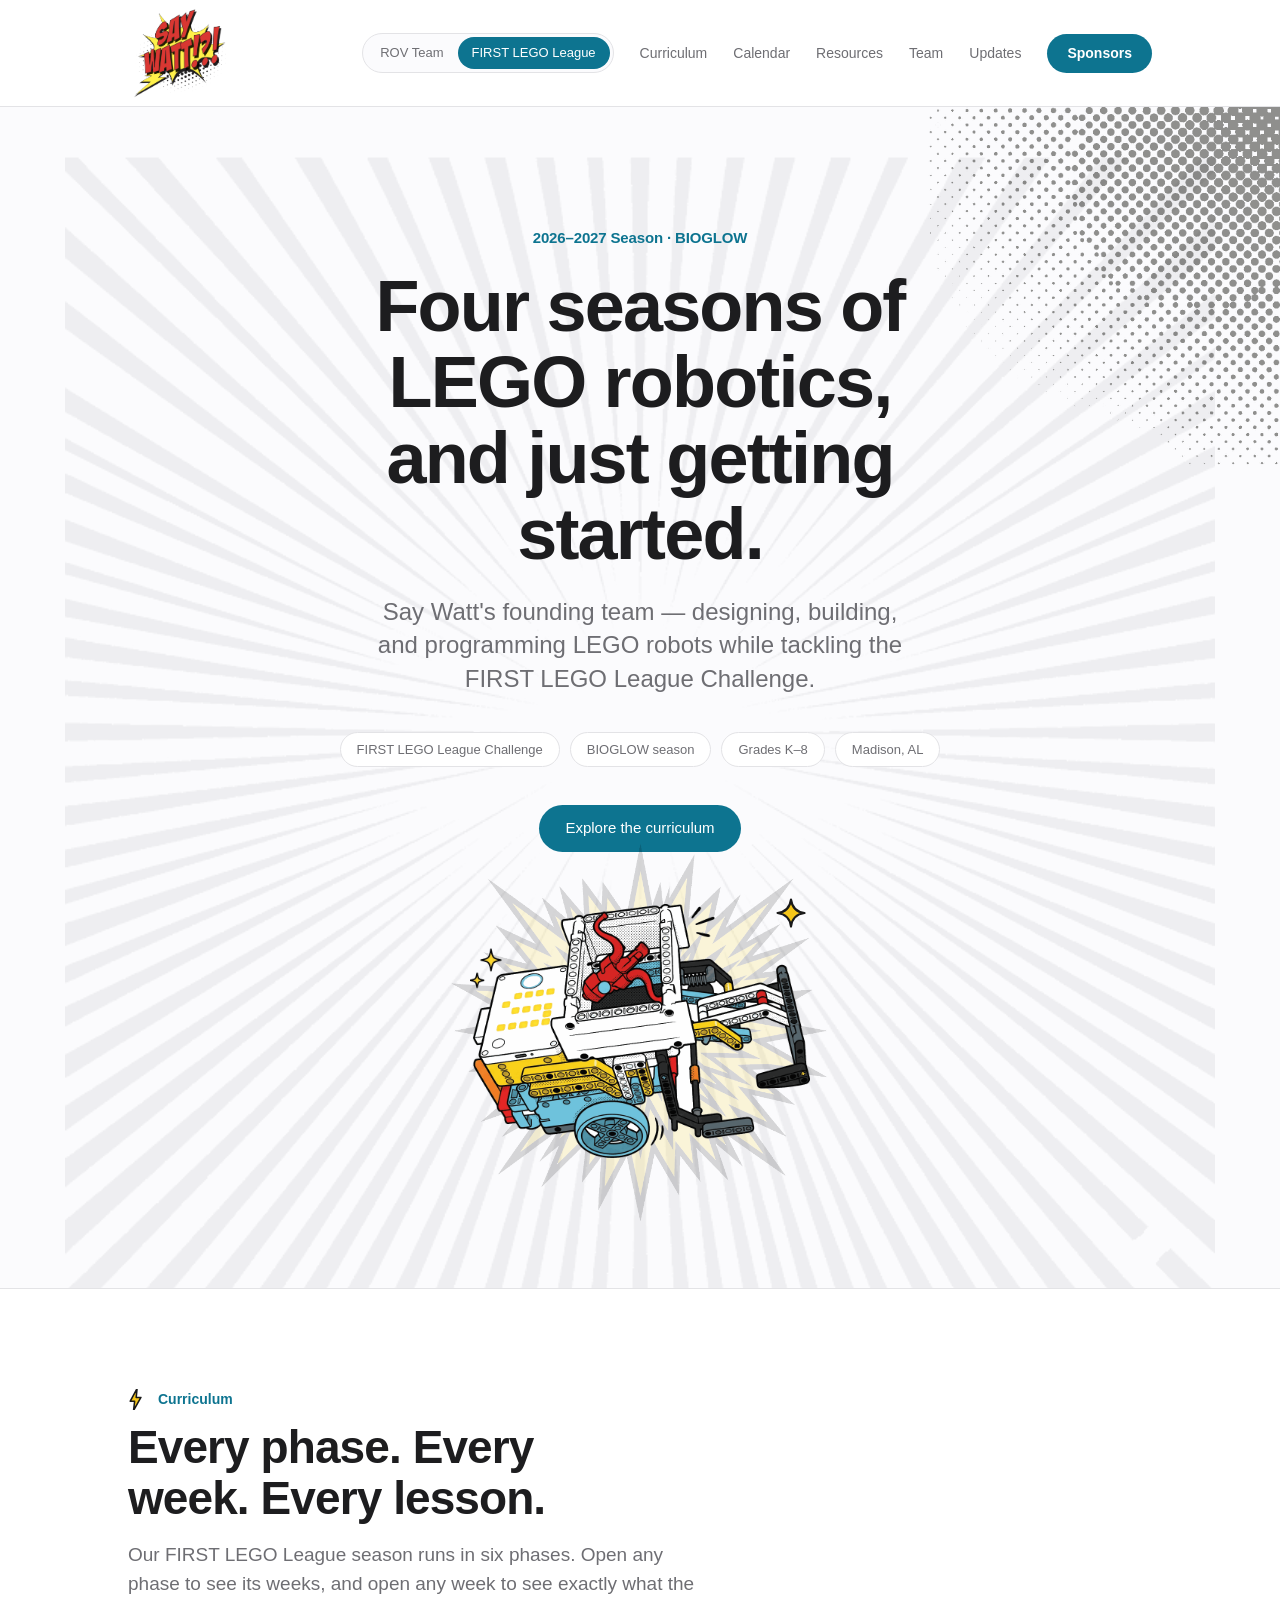
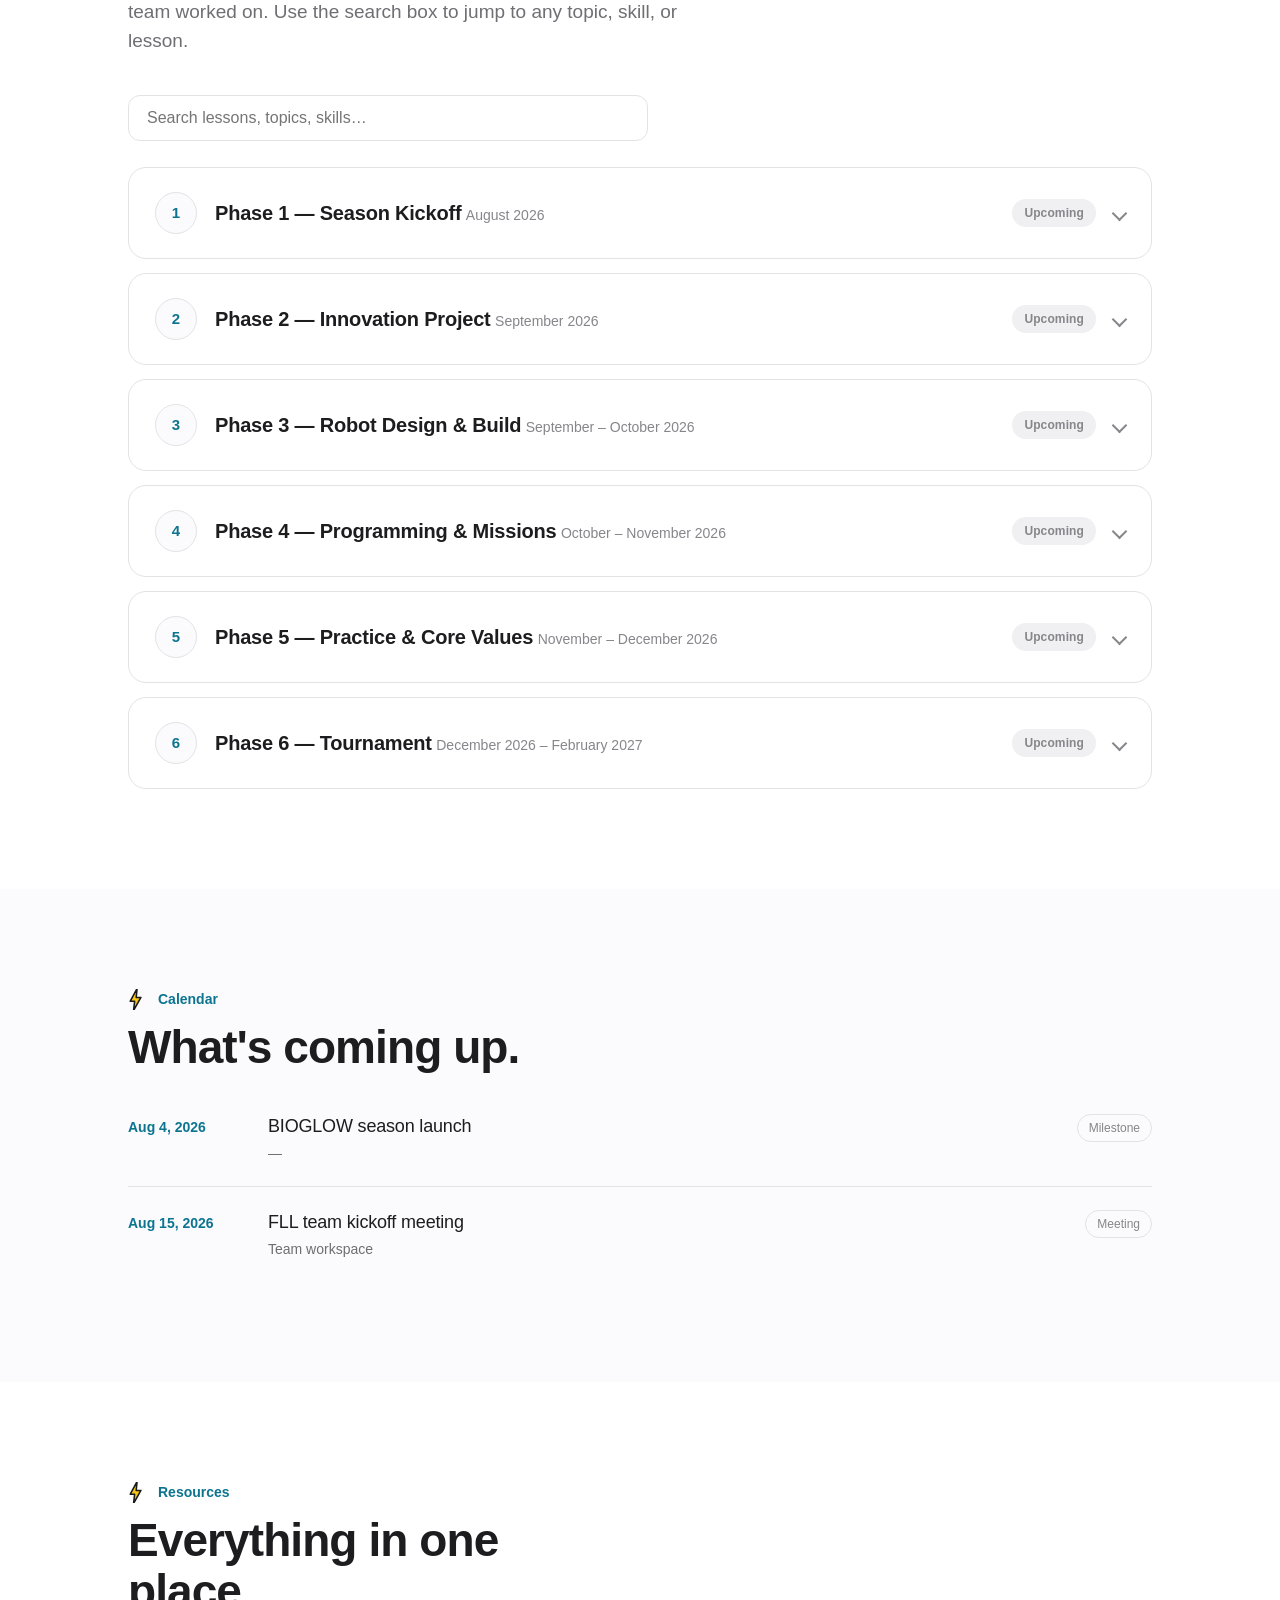
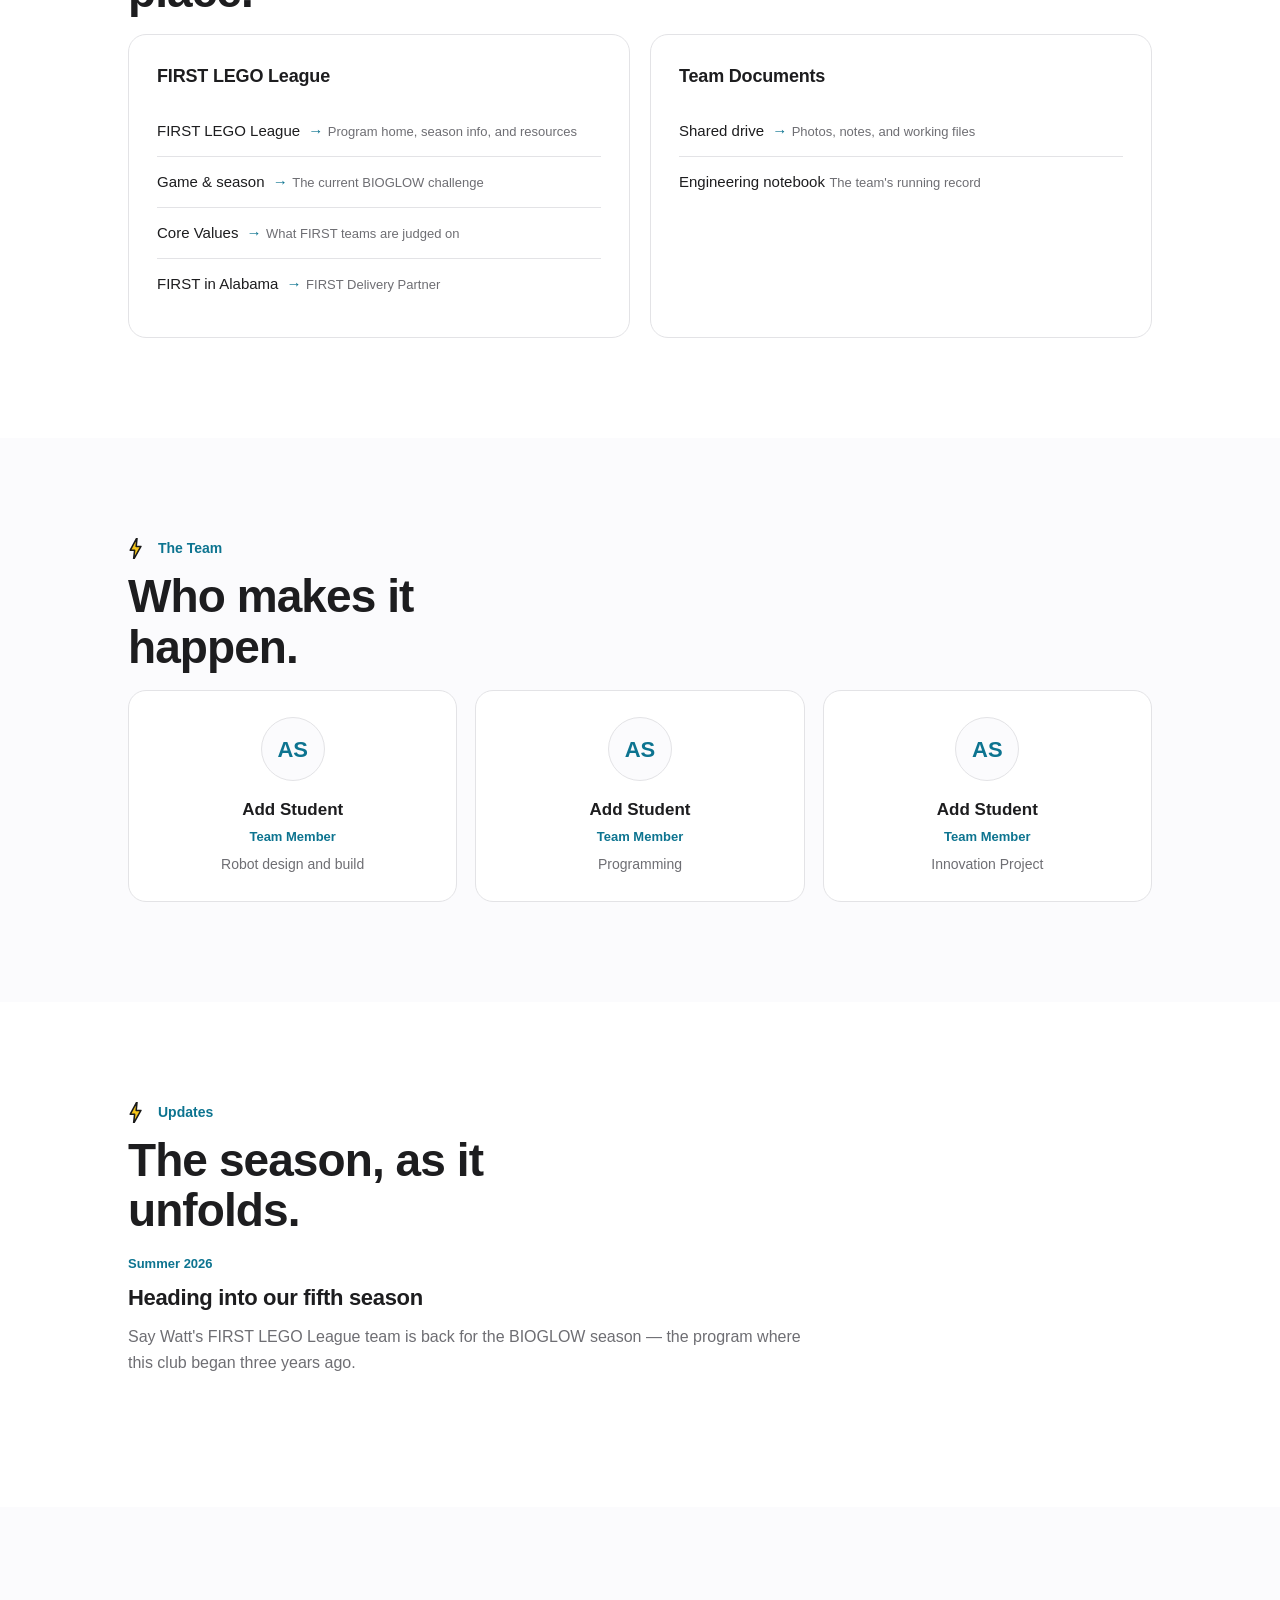
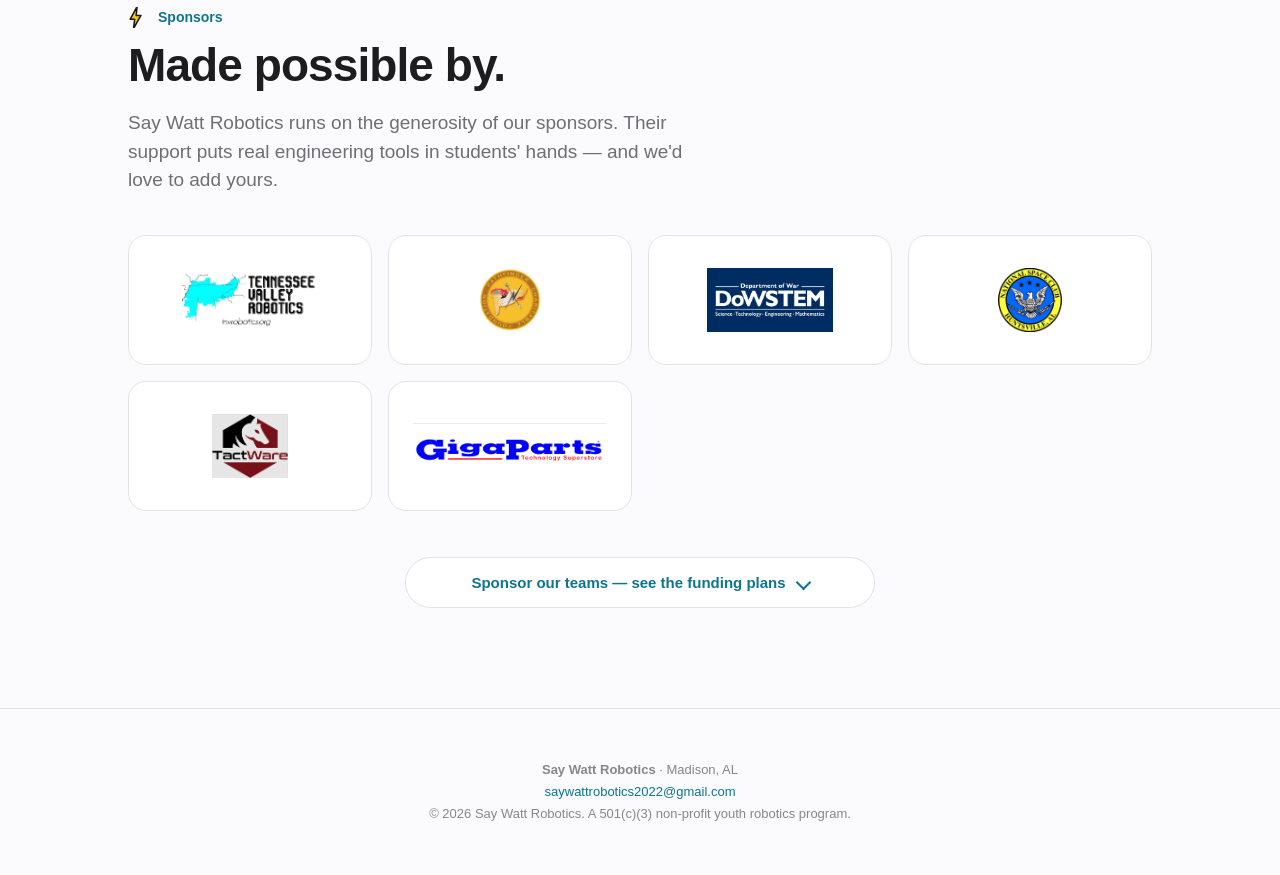
==== commit 51f3ef49: "Add role descriptions accordion + Week 1 slide deck New "What each role does" expandable section in " ====
--- a/fll.html
+++ b/fll.html
@@ -19,7 +19,7 @@
       </button>
       <nav class="nav-links" id="navLinks">
         <div class="team-tabs">
-          <a href="index.html" data-team-tab="rov">ROV Team</a>
+          <a href="MATEROV.html" data-team-tab="rov">ROV Team</a>
           <a href="fll.html" data-team-tab="fll">FIRST LEGO League</a>
         </div>
         <a href="#curriculum">Curriculum</a>
@@ -77,6 +77,7 @@
         <p class="eyebrow">The Team</p>
         <h2 class="section-title">Who makes it happen.</h2>
         <div id="rosterList" class="roster-grid"></div>
+        <div id="rolesList"></div>
       </div>
     </section>
 
--- a/style.css
+++ b/style.css
@@ -696,3 +696,95 @@
   .plan-link { padding: 18px; gap: 14px; }
   .plan-badge { width: 42px; height: 42px; }
 }
+
+/* ============================================================
+   LANDING PAGE — the two team entry cards
+   ============================================================ */
+.team-grid {
+  display: grid; grid-template-columns: 1fr 1fr; gap: 26px;
+  margin-top: 8px;
+}
+.team-card {
+  display: flex; flex-direction: column;
+  background: #fff; border: 1px solid var(--line);
+  border-radius: var(--radius); overflow: hidden;
+  transition: transform .22s var(--ease), box-shadow .22s var(--ease),
+              border-color .22s var(--ease);
+}
+.team-card:hover {
+  transform: translateY(-4px);
+  box-shadow: 0 16px 40px rgba(0,0,0,.09);
+  border-color: var(--accent);
+}
+.team-card-art {
+  background: var(--bg-alt);
+  border-bottom: 1px solid var(--line);
+  height: 252px; padding: 24px 32px;
+  display: flex; align-items: center; justify-content: center;
+}
+.team-card-art img {
+  display: block; width: auto; height: auto;
+  max-width: 80%; max-height: 100%;
+}
+.team-card-body { padding: 28px 30px 32px; }
+.team-card-name {
+  font-size: 25px; font-weight: 600; letter-spacing: -.02em;
+}
+.team-card-tag {
+  font-size: 15px; color: var(--ink-soft);
+  line-height: 1.55; margin-top: 9px;
+}
+.team-card-cta {
+  display: inline-block; margin-top: 18px;
+  font-size: 15px; font-weight: 600; color: var(--accent);
+}
+.team-card:hover .team-card-cta { text-decoration: underline; }
+
+@media (max-width: 720px) {
+  .team-grid { grid-template-columns: 1fr; gap: 20px; }
+  .team-card-art { padding: 32px; }
+}
+
+/* ============================================================
+   ROLES — expandable "what each job does" in the Team section
+   ============================================================ */
+.roles-h {
+  font-size: 19px; font-weight: 600; letter-spacing: -.01em;
+  margin: 46px 0 16px;
+}
+.role-list {
+  display: flex; flex-direction: column; gap: 10px;
+  max-width: 760px;
+}
+.role {
+  background: #fff; border: 1px solid var(--line);
+  border-radius: 14px; overflow: hidden;
+}
+.role-head {
+  display: flex; align-items: center; gap: 14px;
+  padding: 17px 20px; cursor: pointer; user-select: none;
+}
+.role-title { font-size: 16px; font-weight: 600; flex: none; }
+.role-summary {
+  font-size: 14px; color: var(--ink-soft); flex: 1; min-width: 0;
+}
+.role .chevron { flex: none; }
+.role.open > .collapse { grid-template-rows: 1fr; }
+.role.open .chevron { transform: rotate(225deg); }
+.role-body { padding: 2px 20px 18px; }
+.role-duties { list-style: none; }
+.role-duties li {
+  position: relative;
+  font-size: 14px; color: var(--ink); line-height: 1.55;
+  padding: 9px 0 9px 22px;
+  border-top: 1px solid var(--line);
+}
+.role-duties li:first-child { border-top: 0; }
+.role-duties li::before {
+  content: ""; position: absolute; left: 3px; top: 16px;
+  width: 6px; height: 6px; border-radius: 50%; background: var(--accent);
+}
+
+@media (max-width: 720px) {
+  .role-summary { display: none; }
+}
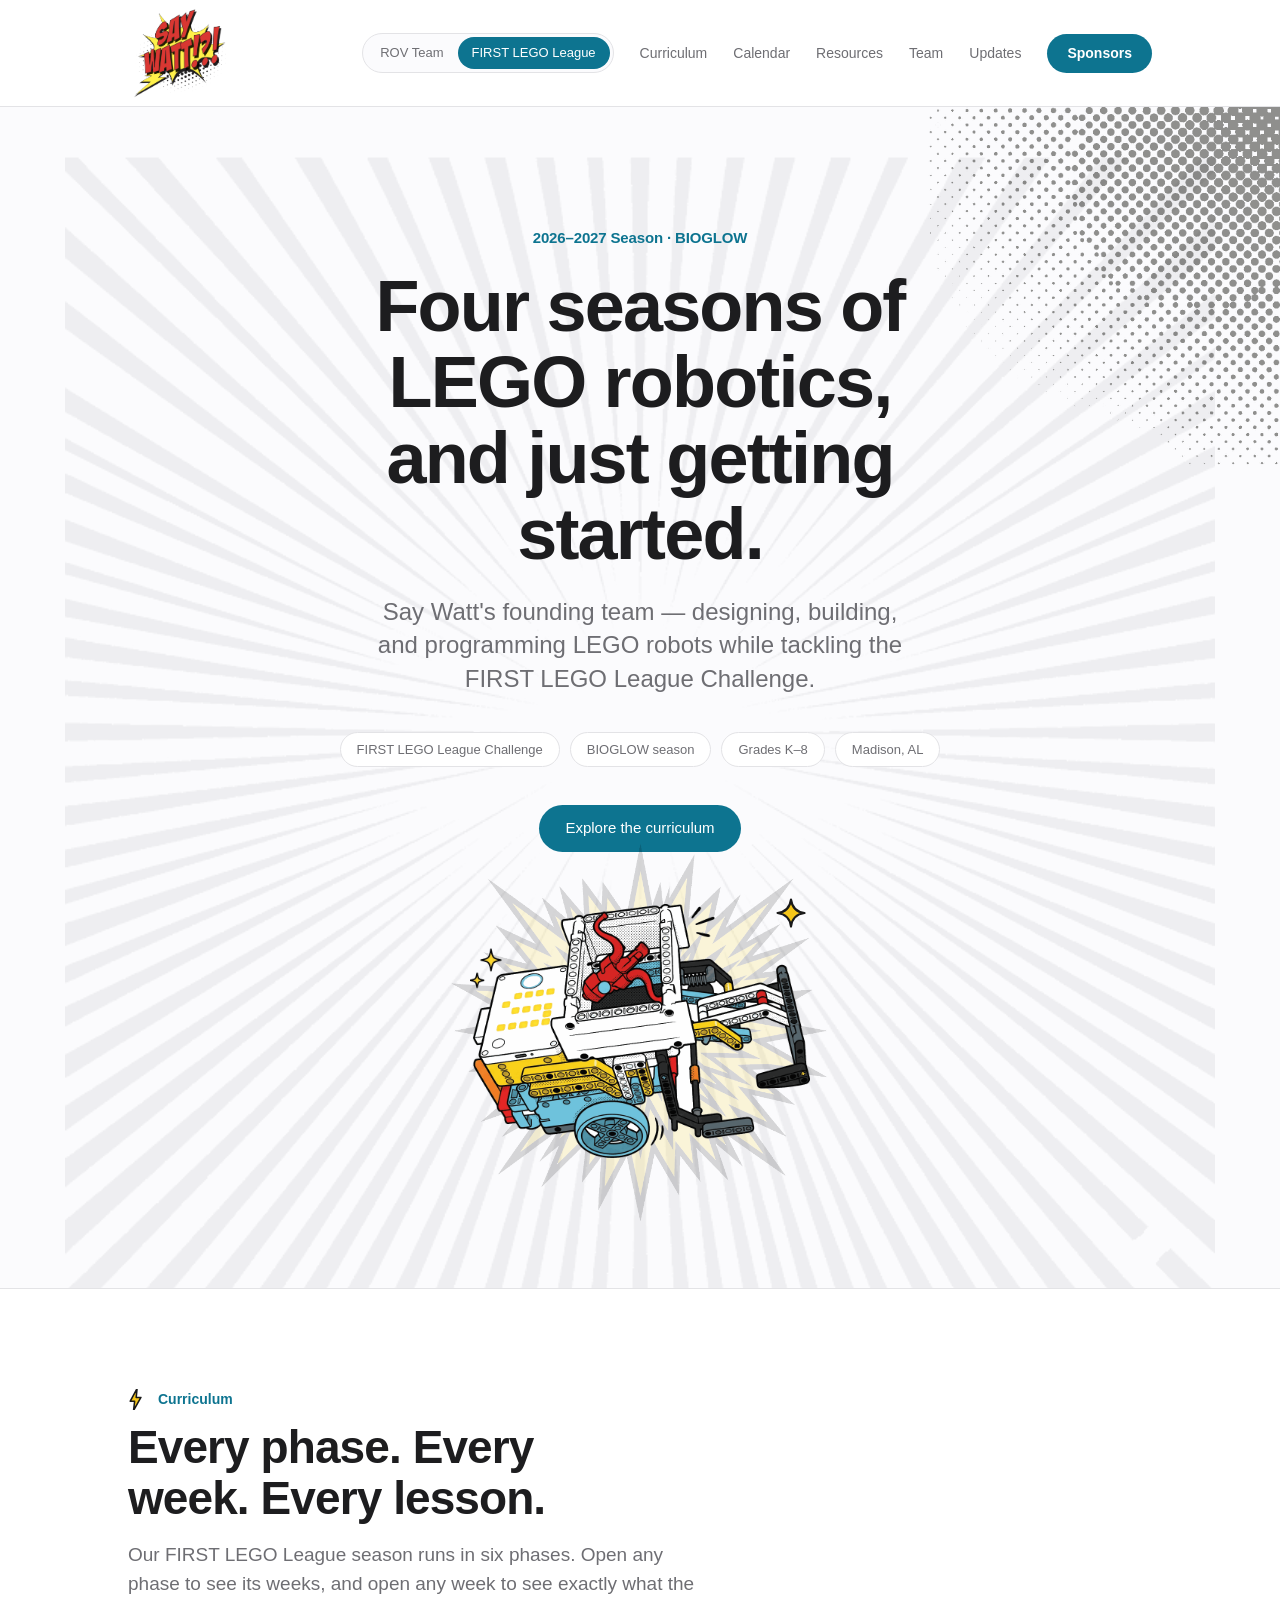
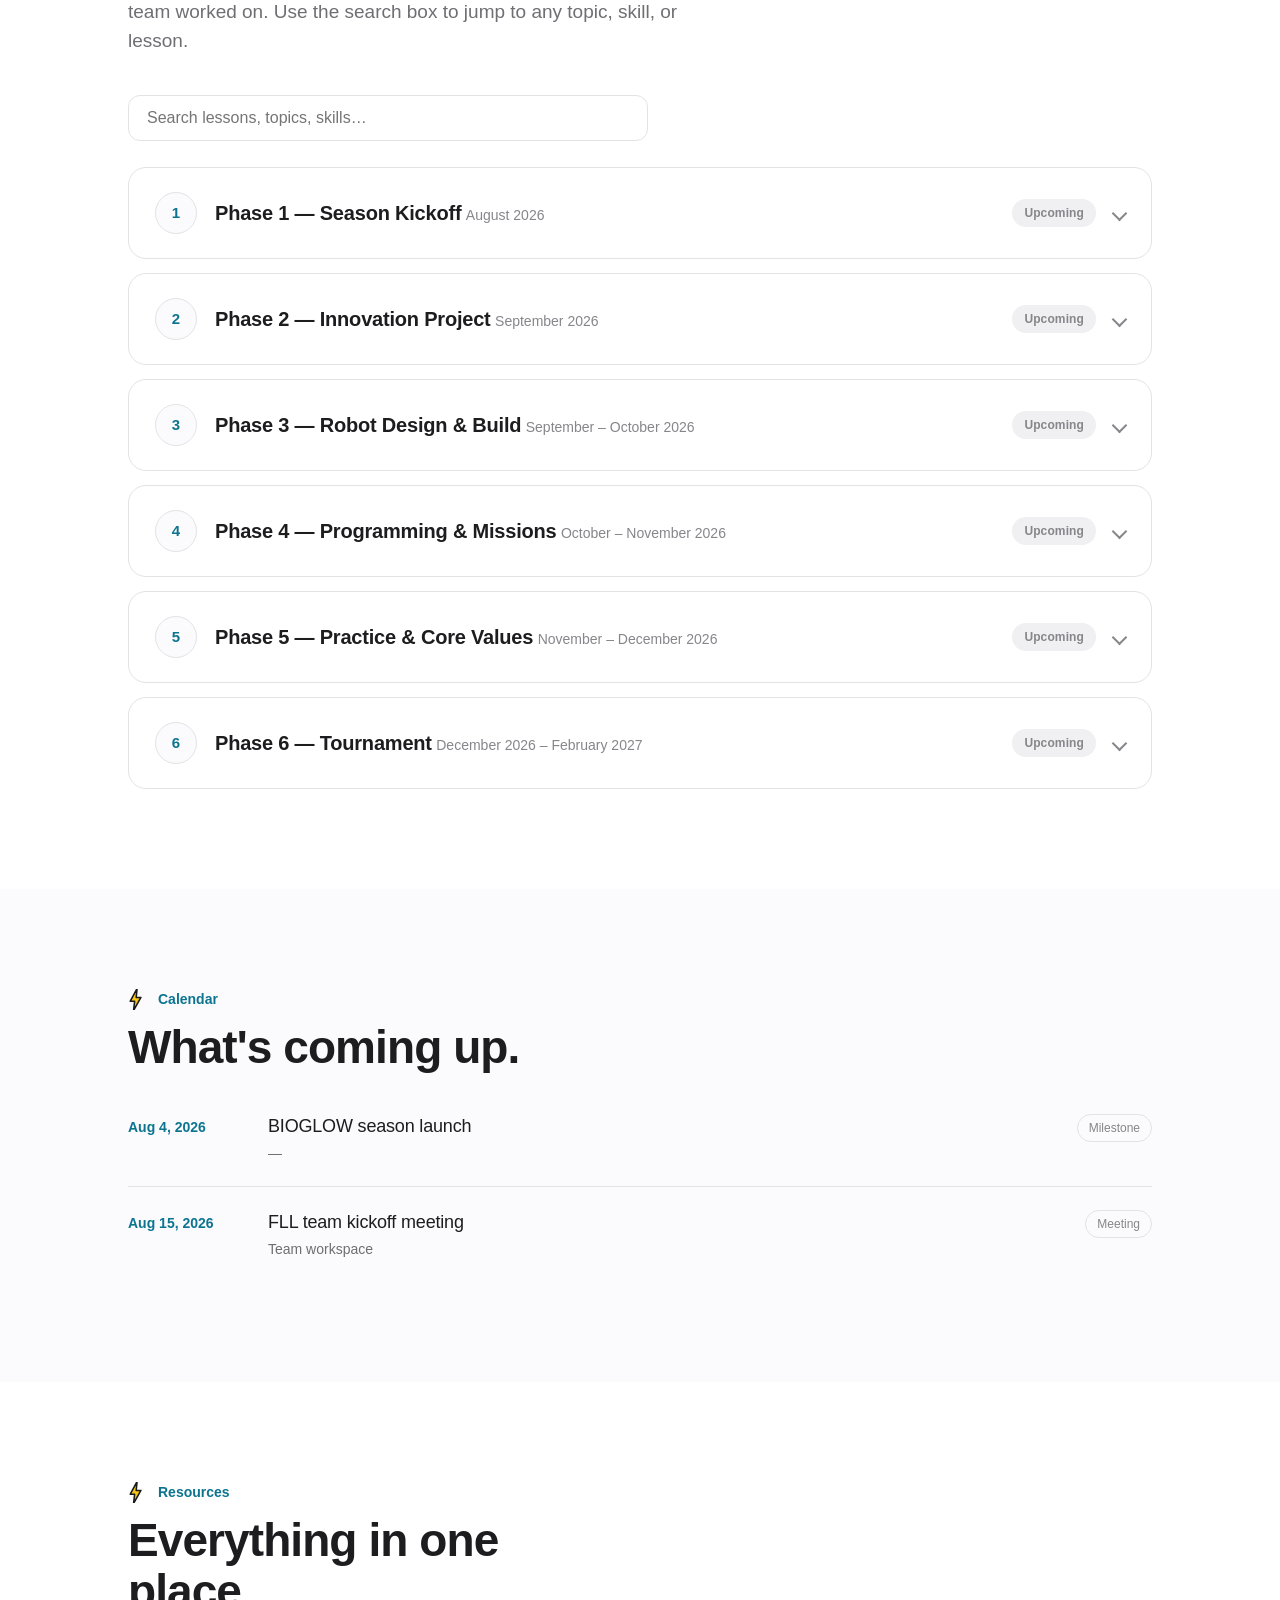
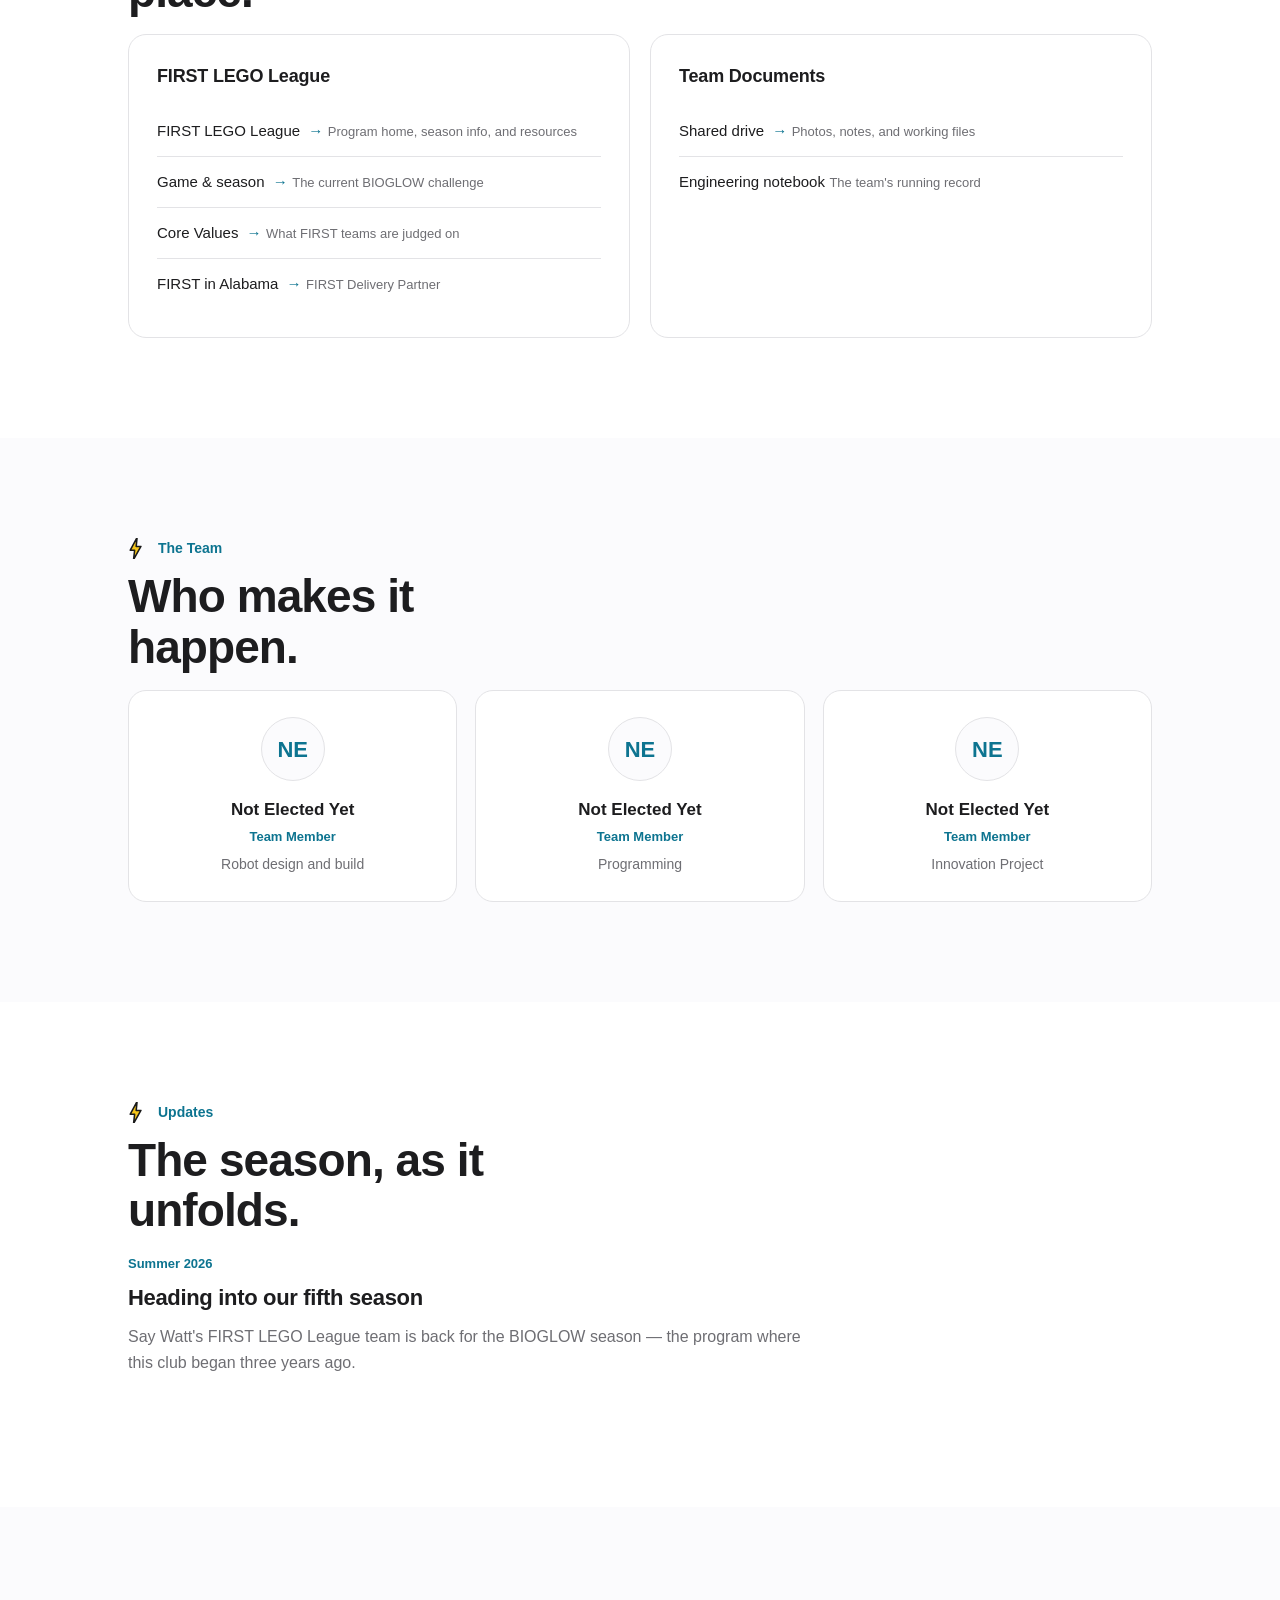
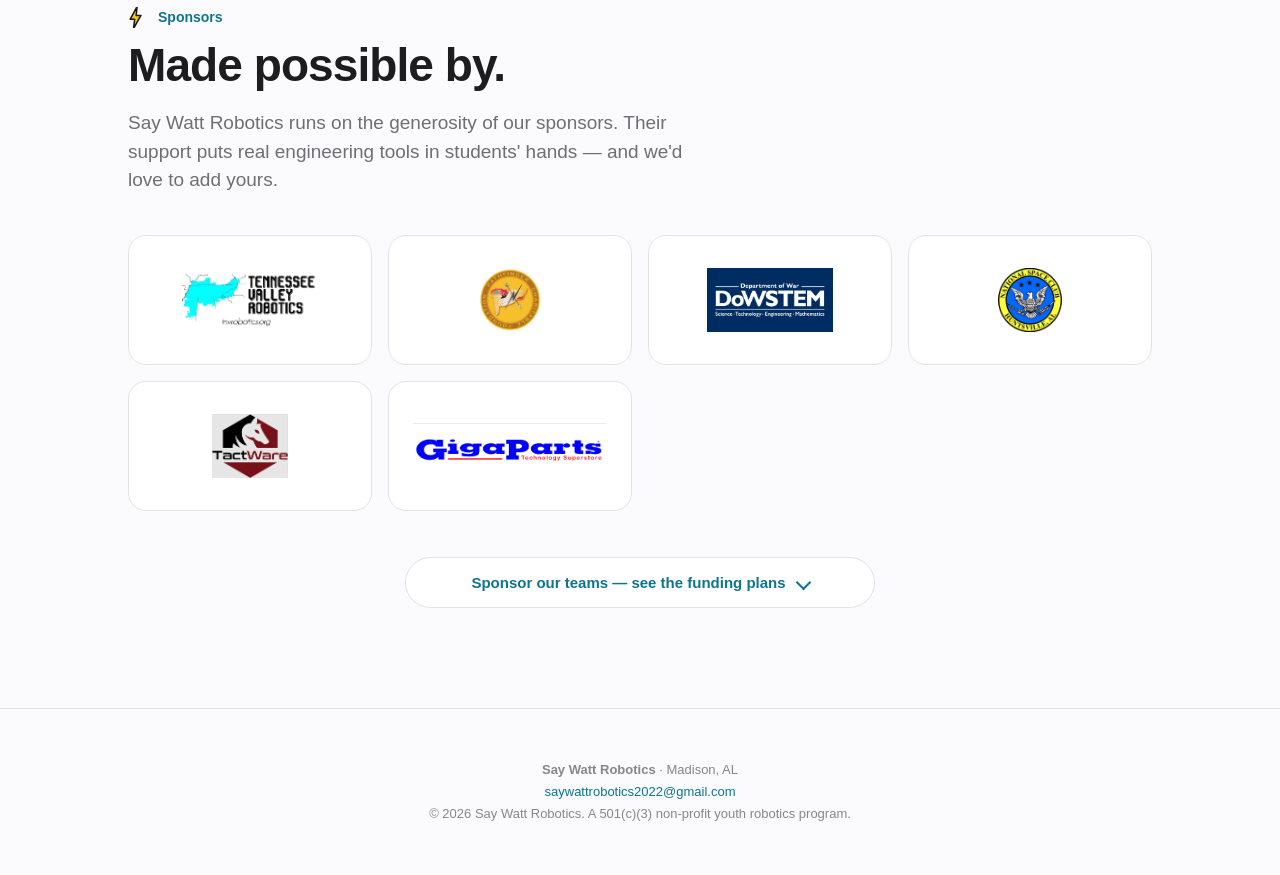
==== commit 4cb91816: "Move role duties into expandable student cards Each roster card on the MATE ROV team page now opens " ====
--- a/fll.html
+++ b/fll.html
@@ -77,7 +77,6 @@
         <p class="eyebrow">The Team</p>
         <h2 class="section-title">Who makes it happen.</h2>
         <div id="rosterList" class="roster-grid"></div>
-        <div id="rolesList"></div>
       </div>
     </section>
 
--- a/style.css
+++ b/style.css
@@ -350,13 +350,44 @@
 
 /* ===== Roster ===== */
 .roster-grid {
-  display: grid; gap: 18px;
+  display: grid; gap: 18px; align-items: start;
   grid-template-columns: repeat(auto-fit, minmax(220px, 1fr));
 }
 .roster-card {
   background: #fff; border: 1px solid var(--line);
   border-radius: var(--radius); padding: 26px;
   text-align: center;
+}
+.roster-card.has-duties {
+  cursor: pointer; padding-bottom: 10px;
+  transition: border-color .15s ease, box-shadow .15s ease;
+}
+.roster-card.has-duties:hover {
+  border-color: var(--accent);
+  box-shadow: 0 6px 22px rgba(0,0,0,.06);
+}
+.roster-toggle {
+  display: inline-flex; align-items: center; gap: 7px;
+  margin-top: 16px;
+  font-size: 12.5px; font-weight: 600; letter-spacing: .01em;
+  color: var(--accent);
+}
+.roster-card.open .roster-toggle .chevron { transform: rotate(225deg); }
+.roster-card.open > .collapse { grid-template-rows: 1fr; }
+.roster-duties {
+  list-style: none; text-align: left;
+  margin-top: 6px; padding: 0 2px;
+}
+.roster-duties li {
+  position: relative;
+  font-size: 13.5px; color: var(--ink); line-height: 1.5;
+  padding: 9px 0 9px 20px;
+  border-top: 1px solid var(--line);
+}
+.roster-duties li:first-child { border-top: 0; }
+.roster-duties li::before {
+  content: ""; position: absolute; left: 2px; top: 15px;
+  width: 6px; height: 6px; border-radius: 50%; background: var(--accent);
 }
 .roster-avatar {
   width: 64px; height: 64px; border-radius: 50%;
@@ -745,46 +776,3 @@
   .team-card-art { padding: 32px; }
 }
 
-/* ============================================================
-   ROLES — expandable "what each job does" in the Team section
-   ============================================================ */
-.roles-h {
-  font-size: 19px; font-weight: 600; letter-spacing: -.01em;
-  margin: 46px 0 16px;
-}
-.role-list {
-  display: flex; flex-direction: column; gap: 10px;
-  max-width: 760px;
-}
-.role {
-  background: #fff; border: 1px solid var(--line);
-  border-radius: 14px; overflow: hidden;
-}
-.role-head {
-  display: flex; align-items: center; gap: 14px;
-  padding: 17px 20px; cursor: pointer; user-select: none;
-}
-.role-title { font-size: 16px; font-weight: 600; flex: none; }
-.role-summary {
-  font-size: 14px; color: var(--ink-soft); flex: 1; min-width: 0;
-}
-.role .chevron { flex: none; }
-.role.open > .collapse { grid-template-rows: 1fr; }
-.role.open .chevron { transform: rotate(225deg); }
-.role-body { padding: 2px 20px 18px; }
-.role-duties { list-style: none; }
-.role-duties li {
-  position: relative;
-  font-size: 14px; color: var(--ink); line-height: 1.55;
-  padding: 9px 0 9px 22px;
-  border-top: 1px solid var(--line);
-}
-.role-duties li:first-child { border-top: 0; }
-.role-duties li::before {
-  content: ""; position: absolute; left: 3px; top: 16px;
-  width: 6px; height: 6px; border-radius: 50%; background: var(--accent);
-}
-
-@media (max-width: 720px) {
-  .role-summary { display: none; }
-}
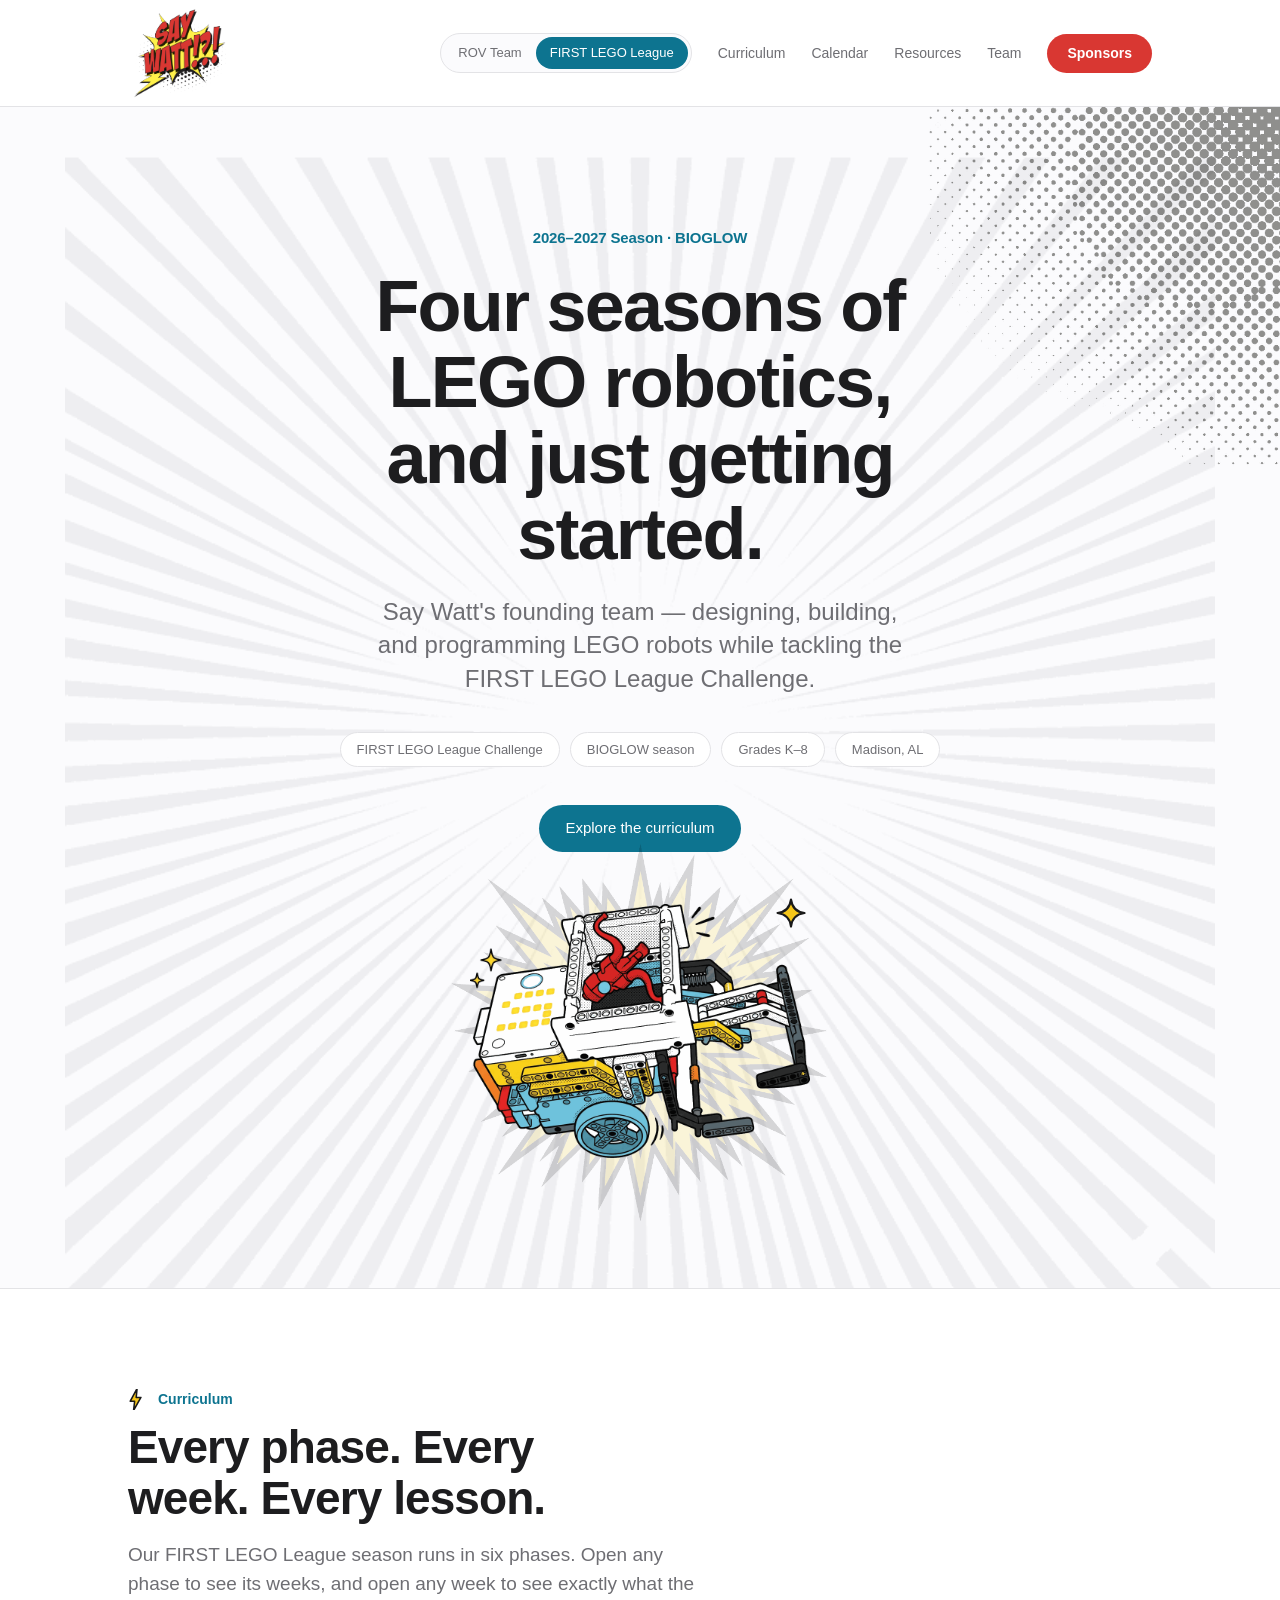
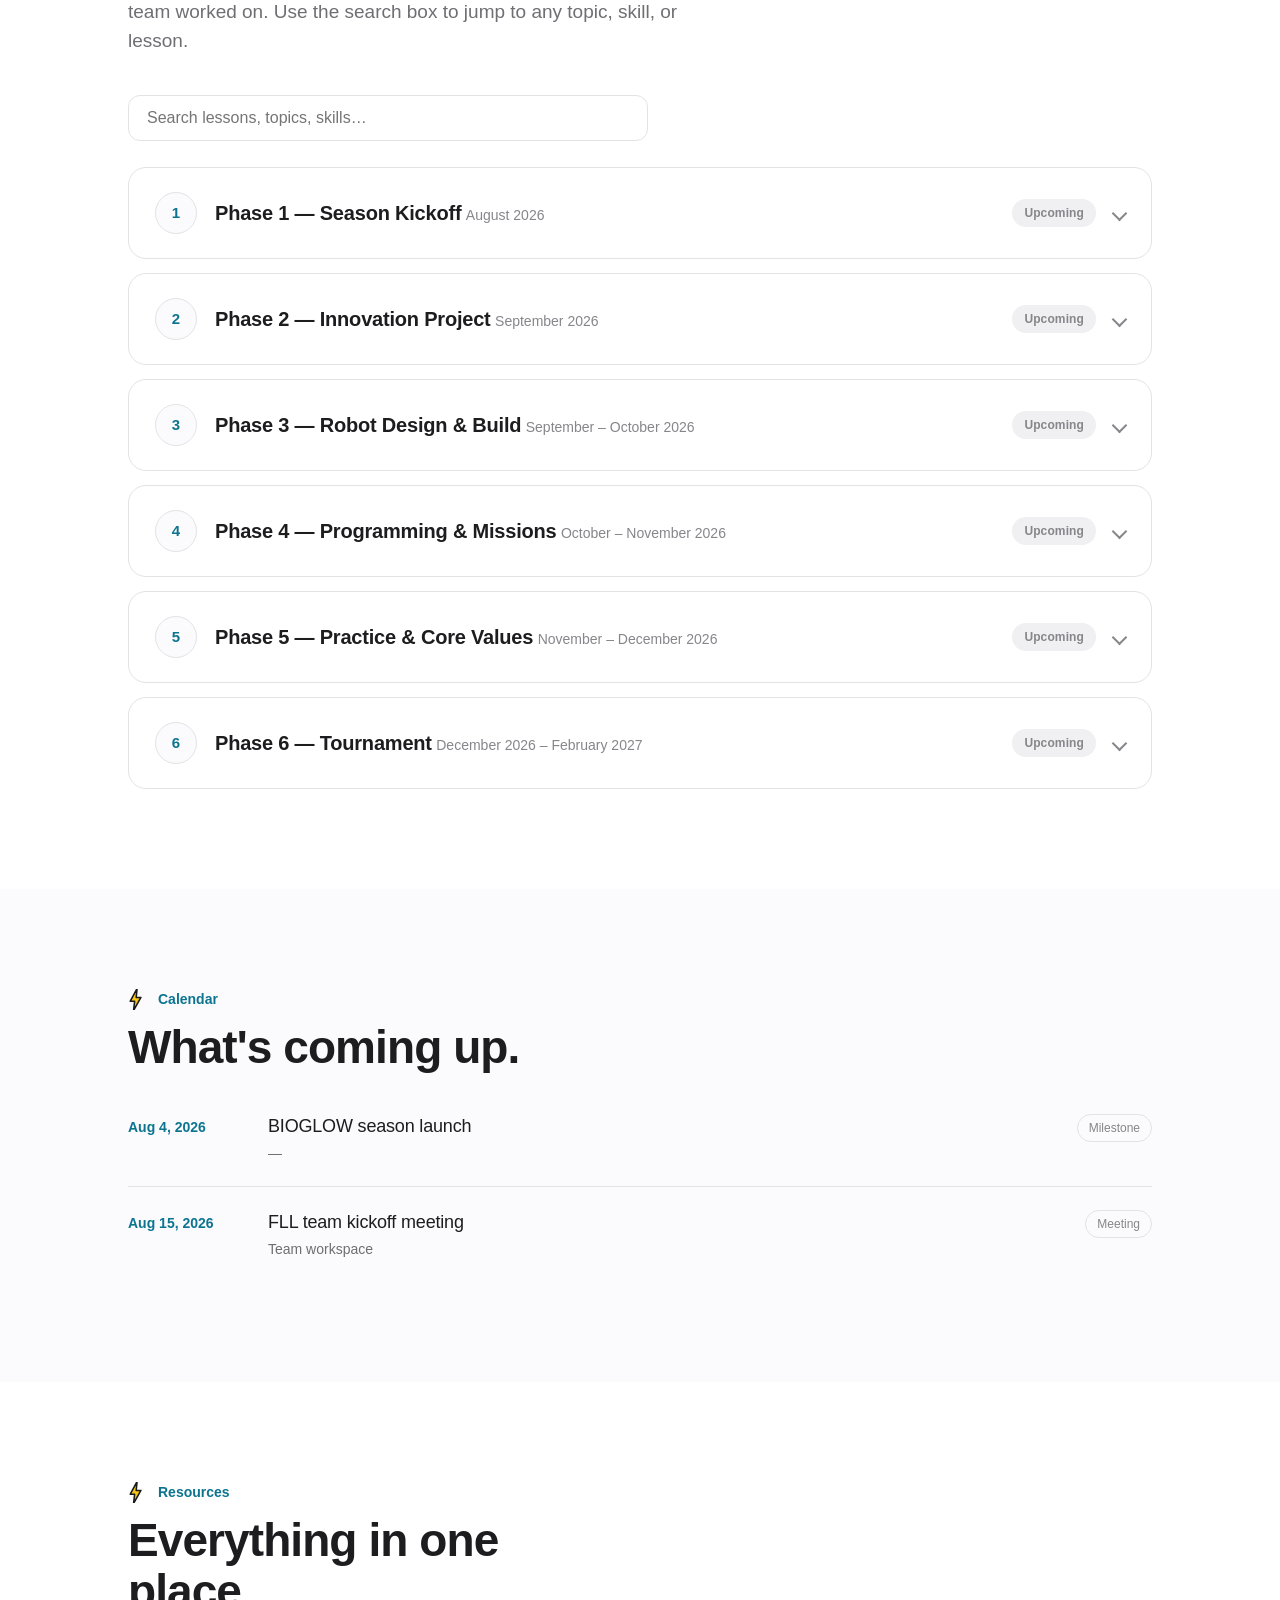
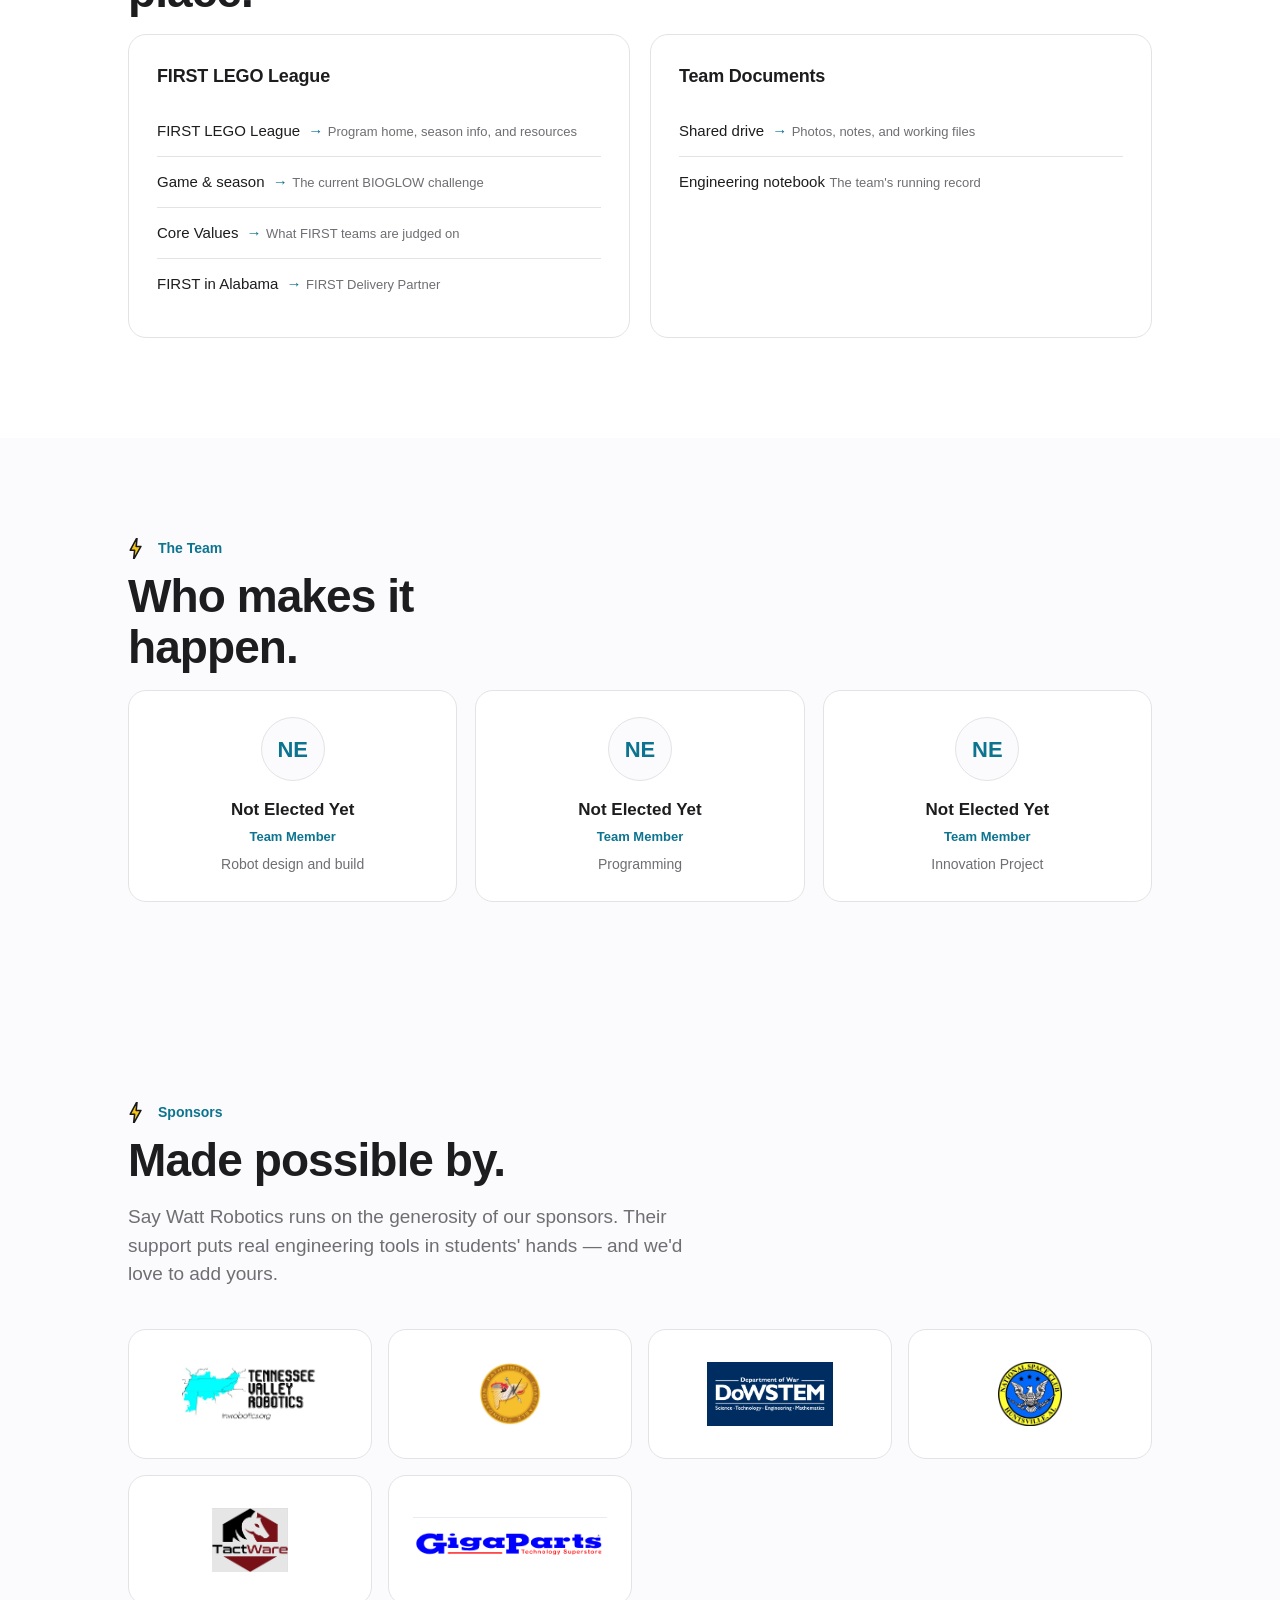
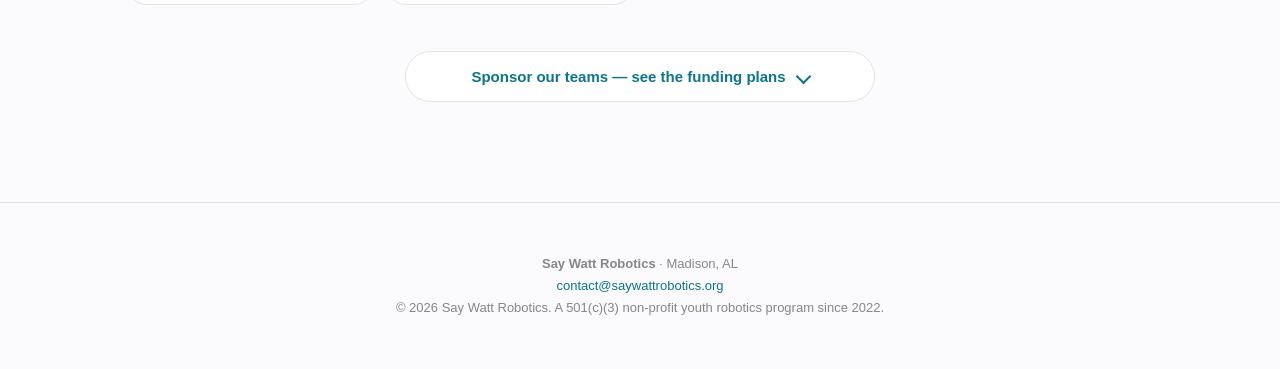
==== commit 6d8b9195: "Field Log, BoM, Pool-Test Log, weekly duties, deck patches, calendar links FIELD LOG — new chronolog" ====
--- a/fll.html
+++ b/fll.html
@@ -26,7 +26,6 @@
         <a href="#calendar">Calendar</a>
         <a href="#resources">Resources</a>
         <a href="#team">Team</a>
-        <a href="#updates">Updates</a>
         <a href="#sponsors" class="nav-donate" data-donate>Sponsors</a>
       </nav>
     </div>
@@ -80,15 +79,6 @@
       </div>
     </section>
 
-    <!-- ===== Updates ===== -->
-    <section class="section" id="updates">
-      <div class="wrap">
-        <p class="eyebrow">Updates</p>
-        <h2 class="section-title">The season, as it unfolds.</h2>
-        <div id="updateList" class="update-list"></div>
-      </div>
-    </section>
-
     <!-- ===== Sponsors ===== -->
     <section class="section section-alt" id="sponsors">
       <div class="wrap">
--- a/style.css
+++ b/style.css
@@ -13,6 +13,8 @@
   --line:      #e3e3e6;
   --accent:    #0d7490;   /* deep ocean teal */
   --accent-dk: #095d75;
+  --red:       #d93732;   /* Say Watt red — from the official logo */
+  --red-dk:    #b82b27;
   --radius:    18px;
   --maxw:      1080px;
   --ease:      cubic-bezier(.22,.61,.36,1);
@@ -84,12 +86,12 @@
 
 /* nav "Sponsors" call-to-action button */
 .nav-links > a.nav-donate {
-  background: var(--accent); color: #fff;
+  background: var(--red); color: #fff;
   padding: 9px 20px; border-radius: 980px; font-weight: 600;
   transition: background .2s var(--ease), transform .15s var(--ease);
 }
 .nav-links > a.nav-donate:hover {
-  background: var(--accent-dk); color: #fff; transform: translateY(-1px);
+  background: var(--red-dk); color: #fff; transform: translateY(-1px);
 }
 .nav-toggle {
   display: none; background: none; border: 0; cursor: pointer;
@@ -291,6 +293,9 @@
   padding: 5px 13px; transition: background .2s var(--ease);
 }
 .week-resources a:hover { background: var(--bg-alt); }
+.phase-resources {
+  margin: 0 0 16px; padding-top: 0; border-top: 0;
+}
 
 mark {
   background: #fff2b8; color: inherit;
@@ -319,7 +324,7 @@
 }
 .cal-next-flag {
   display: inline-block; font-size: 11px; font-weight: 700;
-  letter-spacing: .04em; color: var(--accent);
+  letter-spacing: .04em; color: var(--red);
   margin-bottom: 4px;
 }
 
@@ -405,6 +410,250 @@
 .roster-detail {
   font-size: 14px; color: var(--ink-soft); margin-top: 8px;
   line-height: 1.45;
+}
+
+/* ===== Weekly rotating duties ===== */
+.weekly-duties {
+  grid-column: 1 / -1;
+  margin-top: 18px;
+  padding-top: 28px;
+  border-top: 1px solid var(--line);
+  text-align: center;
+}
+.weekly-duties-eyebrow {
+  font-size: 11.5px; font-weight: 700; letter-spacing: .14em;
+  text-transform: uppercase; color: var(--ink-faint);
+  margin: 0 0 18px;
+}
+.weekly-duties-chips {
+  display: grid; gap: 14px;
+  grid-template-columns: repeat(auto-fit, minmax(200px, 1fr));
+  max-width: 920px; margin: 0 auto;
+}
+.weekly-duty {
+  background: #fbfbfd; border: 1px solid var(--line);
+  border-radius: 12px; padding: 16px 18px;
+  text-align: left;
+}
+.weekly-duty-role {
+  font-size: 13.5px; font-weight: 700; color: var(--accent);
+  letter-spacing: .005em;
+}
+.weekly-duty-detail {
+  font-size: 12.5px; color: var(--ink-soft);
+  margin-top: 6px; line-height: 1.5;
+}
+
+/* Calendar — make linked titles look clickable */
+.cal-title-link {
+  color: var(--ink);
+  text-decoration: none;
+  font-weight: 600;
+  transition: color .15s ease;
+}
+.cal-title-link:hover { color: var(--accent); }
+
+/* ===== Field Log (meeting notes) ===== */
+.field-log-list {
+  display: flex; flex-direction: column;
+  gap: 32px;
+  max-width: 880px;
+}
+.field-note {
+  background: #fff;
+  border: 1px solid var(--line);
+  border-radius: 16px;
+  overflow: hidden;
+  scroll-margin-top: 80px;
+  transition: border-color .15s ease, box-shadow .15s ease;
+}
+.field-note:hover { border-color: var(--accent); box-shadow: 0 6px 22px rgba(0,0,0,.06); }
+.field-note-head {
+  appearance: none;
+  display: flex; align-items: center; justify-content: space-between; gap: 22px;
+  width: 100%;
+  background: transparent; border: 0;
+  padding: 28px 36px;
+  cursor: pointer;
+  text-align: left;
+  font: inherit; color: inherit;
+}
+.field-note-head-text { flex: 1; }
+.field-note-head .chevron { margin-right: 6px; }
+.field-note.open > .collapse { grid-template-rows: 1fr; }
+.field-note.open .field-note-head .chevron { transform: rotate(225deg); }
+.field-note-body {
+  padding: 4px 36px 28px;
+  border-top: 1px solid var(--line);
+}
+.field-note-body > * + * { margin-top: 0; }
+.field-note-body > .field-note-recap { padding-top: 22px; margin: 0; }
+.field-note-week {
+  display: inline-block;
+  font-size: 11px; font-weight: 700; letter-spacing: .18em;
+  text-transform: uppercase; color: var(--accent);
+  margin-bottom: 8px;
+}
+.field-note-theme {
+  font-size: 24px; font-weight: 700; line-height: 1.2;
+  color: var(--ink); margin: 4px 0 8px;
+}
+.field-note-meta {
+  font-size: 13px; color: var(--ink-faint);
+  letter-spacing: .01em;
+}
+.field-note-recap {
+  font-size: 16.5px; line-height: 1.65;
+  color: var(--ink); margin: 0 0 4px;
+}
+.field-note-stats {
+  display: grid; gap: 12px;
+  grid-template-columns: repeat(auto-fit, minmax(120px, 1fr));
+  margin: 26px 0 8px;
+  padding: 18px 0;
+  border-top: 1px solid var(--line);
+  border-bottom: 1px solid var(--line);
+}
+.field-stat { text-align: center; }
+.field-stat-value {
+  font-size: 26px; font-weight: 700; color: var(--ink); line-height: 1;
+}
+.field-stat-label {
+  font-size: 11px; font-weight: 600; letter-spacing: .12em;
+  text-transform: uppercase; color: var(--ink-faint);
+  margin-top: 6px;
+}
+.field-note-section { margin-top: 26px; }
+.field-note-eyebrow {
+  font-size: 11px; font-weight: 700; letter-spacing: .16em;
+  text-transform: uppercase; color: var(--ink-faint);
+  margin: 0 0 12px;
+}
+.field-roles-grid {
+  display: grid; gap: 10px;
+  grid-template-columns: repeat(auto-fit, minmax(180px, 1fr));
+}
+.field-role {
+  background: var(--bg-alt);
+  border: 1px solid var(--line);
+  border-radius: 10px;
+  padding: 12px 14px;
+}
+.field-role-role {
+  font-size: 12.5px; font-weight: 700; color: var(--accent);
+}
+.field-role-holder {
+  font-size: 13px; color: var(--ink-soft);
+  margin-top: 4px;
+}
+.field-note-aside {
+  font-size: 13px; font-style: italic;
+  color: var(--ink-faint);
+  margin: 10px 0 0;
+}
+.field-bullets {
+  list-style: none; padding: 0; margin: 0;
+}
+.field-bullets li {
+  position: relative;
+  padding: 10px 0 10px 20px;
+  font-size: 14.5px; line-height: 1.55;
+  color: var(--ink);
+  border-top: 1px solid var(--line);
+}
+.field-bullets li:first-child { border-top: 0; }
+.field-bullets li::before {
+  content: ""; position: absolute; left: 2px; top: 17px;
+  width: 6px; height: 6px; border-radius: 50%; background: var(--accent);
+}
+.field-actions {
+  width: 100%; border-collapse: collapse;
+  font-size: 14px;
+}
+.field-actions thead th {
+  text-align: left;
+  font-size: 10.5px; font-weight: 700; letter-spacing: .14em;
+  text-transform: uppercase; color: #fff;
+  background: var(--accent);
+  padding: 8px 12px;
+}
+.field-actions thead th:first-child { border-radius: 8px 0 0 8px; }
+.field-actions thead th:last-child  { border-radius: 0 8px 8px 0; }
+.field-actions tbody td {
+  padding: 12px 12px;
+  border-bottom: 1px solid var(--line);
+  color: var(--ink); vertical-align: top;
+}
+.field-actions tbody td:nth-child(2),
+.field-actions tbody td:nth-child(3) {
+  color: var(--ink-soft); white-space: nowrap;
+  font-size: 13px;
+}
+.field-note-ahead {
+  font-size: 15px; font-style: italic;
+  color: var(--ink-soft); line-height: 1.6;
+  margin: 0;
+}
+.field-photos {
+  display: grid; gap: 14px;
+  grid-template-columns: repeat(auto-fit, minmax(280px, 1fr));
+}
+.field-photo {
+  margin: 0;
+  border: 1px solid var(--line);
+  border-radius: 10px;
+  overflow: hidden;
+  background: var(--bg-alt);
+}
+.field-photo img {
+  display: block; width: 100%; height: auto;
+}
+.field-photo figcaption {
+  padding: 10px 14px;
+  font-size: 12.5px; color: var(--ink-soft);
+  font-style: italic;
+  border-top: 1px solid var(--line);
+}
+.field-photos-pending { /* visual placeholder when consent is pending */ }
+.field-note-sponsors {
+  margin-top: 32px;
+  padding-top: 22px;
+  border-top: 1px solid var(--line);
+  text-align: center;
+}
+.field-note-sponsors-label {
+  display: block;
+  font-size: 10.5px; font-weight: 700; letter-spacing: .18em;
+  text-transform: uppercase; color: var(--ink-faint);
+  margin-bottom: 14px;
+}
+.field-note-sponsors-row {
+  display: flex; flex-wrap: wrap; justify-content: center;
+  gap: 18px 28px;
+  opacity: 0.75;
+}
+.field-sponsor {
+  font-size: 11px; letter-spacing: .04em;
+  color: var(--ink-soft); text-decoration: none;
+  align-self: center;
+}
+.field-sponsor img {
+  max-height: 26px; max-width: 92px;
+  width: auto; height: auto;
+  display: block;
+  filter: grayscale(0.35);
+  transition: filter .2s ease, opacity .2s ease;
+}
+.field-sponsor:hover img {
+  filter: grayscale(0);
+}
+@media (max-width: 600px) {
+  .field-note { padding: 28px 22px 22px; }
+  .field-note-theme { font-size: 20px; }
+  .field-note-recap { font-size: 15px; }
+  .field-actions { font-size: 13px; }
+  .field-actions tbody td:nth-child(2),
+  .field-actions tbody td:nth-child(3) { white-space: normal; }
 }
 
 /* ===== Updates ===== */
@@ -592,6 +841,47 @@
   max-width: 64ch; margin: 0 auto 38px; text-align: center;
 }
 
+/* the transparency pledge — 100% to the mission */
+.fund-pledge {
+  max-width: 720px; margin: 0 auto 44px; text-align: center;
+  background: linear-gradient(180deg, #f3f9fb 0%, #eaf2f4 100%);
+  border: 1px solid #cfe3e8; border-radius: var(--radius);
+  padding: 34px 34px 28px;
+}
+.pledge-badge {
+  display: inline-block; background: var(--accent); color: #fff;
+  font-size: 12px; font-weight: 700; letter-spacing: .12em; text-transform: uppercase;
+  padding: 7px 16px; border-radius: 980px; margin-bottom: 16px;
+}
+.pledge-headline {
+  font-size: 26px; font-weight: 700; letter-spacing: -.02em;
+  color: var(--ink); margin: 0 0 12px; line-height: 1.2;
+}
+.pledge-body {
+  font-size: 15.5px; line-height: 1.6; color: var(--ink-soft);
+  max-width: 56ch; margin: 0 auto 22px;
+}
+.pledge-split {
+  display: grid; grid-template-columns: 1fr 1fr; gap: 16px;
+  text-align: left; margin-top: 4px;
+}
+.pledge-cell {
+  background: #fff; border: 1px solid var(--line); border-radius: 12px;
+  padding: 16px 18px; font-size: 14.5px; line-height: 1.55; color: var(--ink);
+}
+.pledge-goes  { border-left: 3px solid var(--accent); }
+.pledge-never { border-left: 3px solid var(--ink-faint); }
+.pledge-k {
+  display: block; font-size: 11px; font-weight: 700; letter-spacing: .1em;
+  text-transform: uppercase; margin-bottom: 6px;
+}
+.pledge-goes  .pledge-k { color: var(--accent); }
+.pledge-never .pledge-k { color: var(--ink-faint); }
+@media (max-width: 640px) {
+  .pledge-split { grid-template-columns: 1fr; }
+  .pledge-headline { font-size: 22px; }
+}
+
 /* ROV (left) and FIRST LEGO League (right), side by side */
 .fund-cols {
   display: grid; grid-template-columns: 1fr 1fr; gap: 46px;
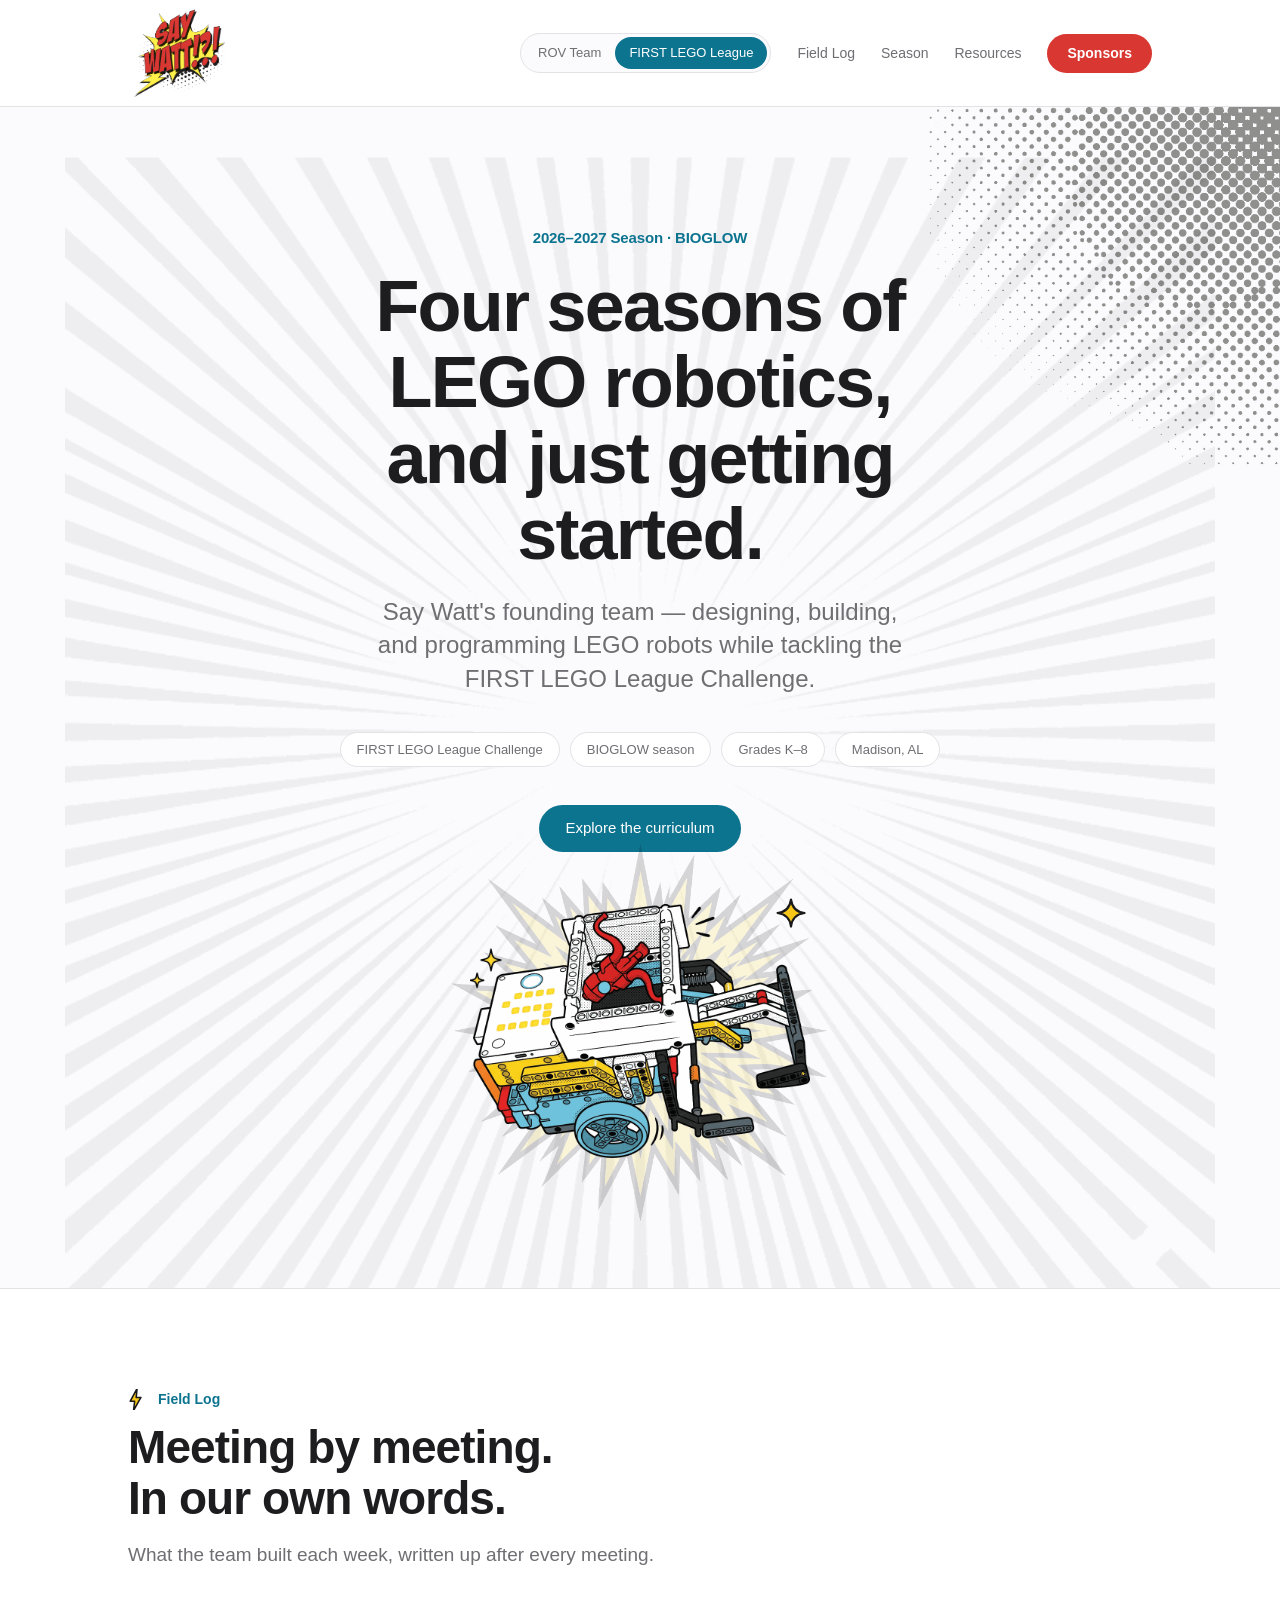
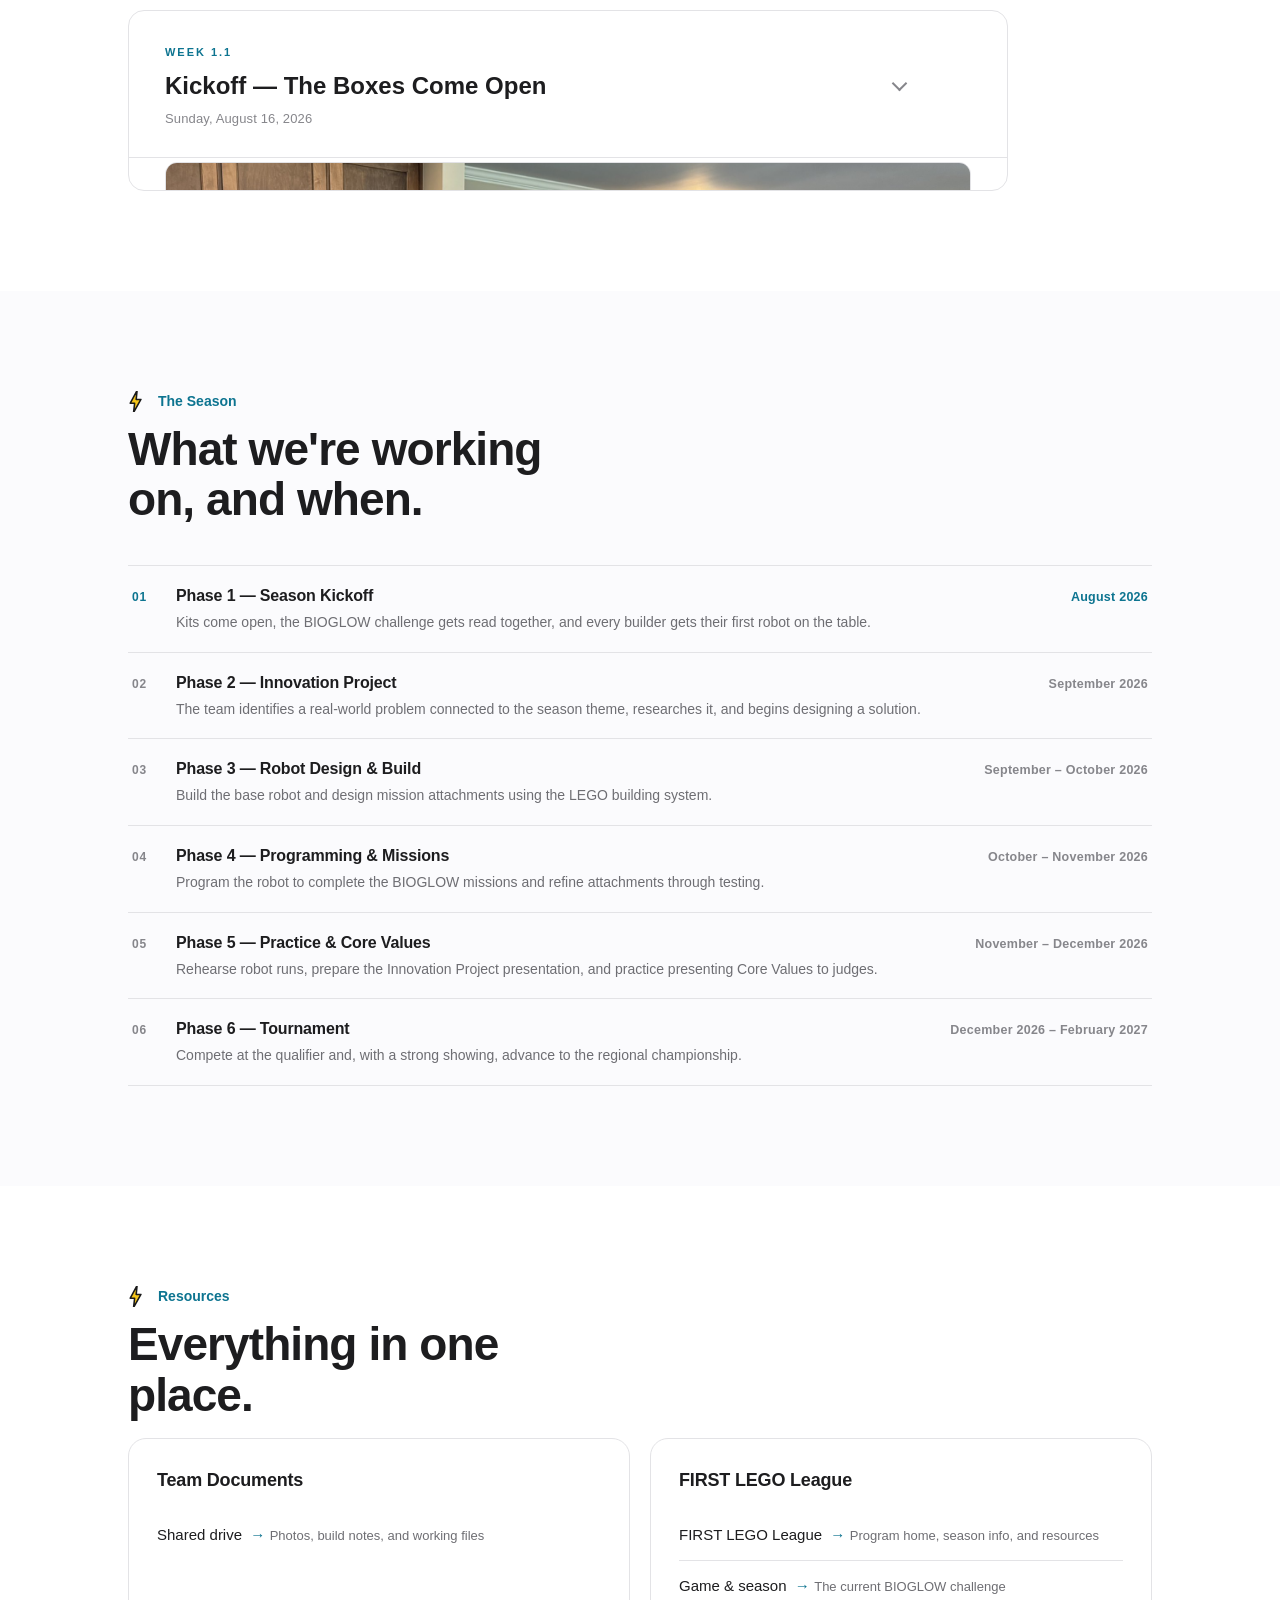
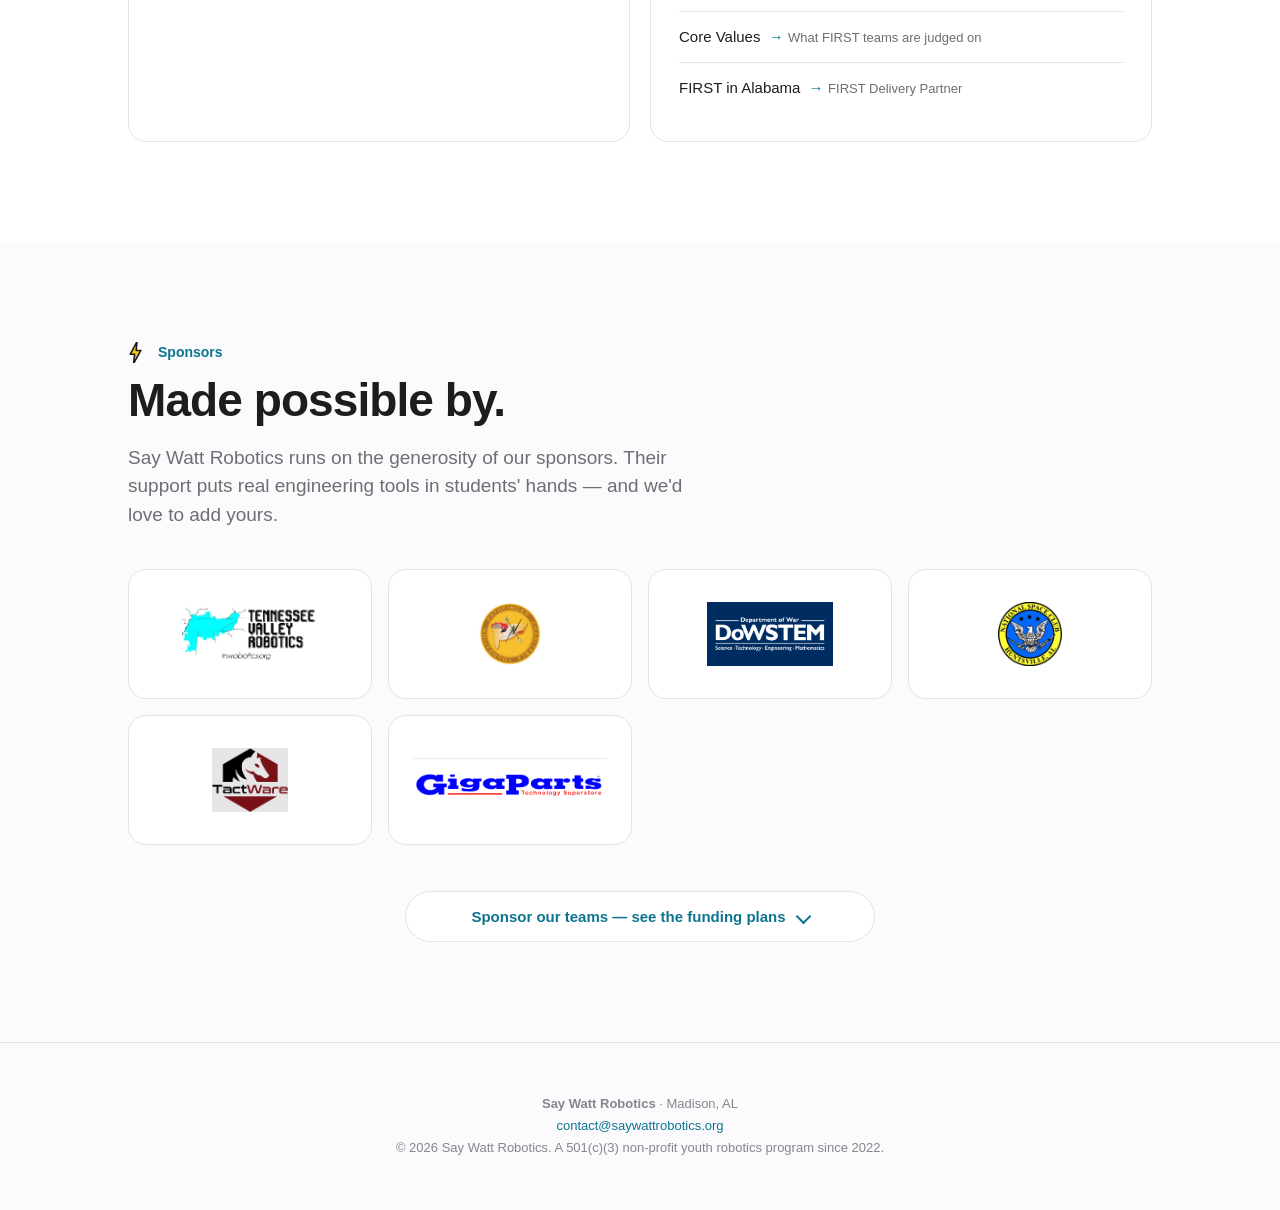
==== commit 1a9a2c80: "Simplify the FIRST LEGO League page and start its field log Restructures fll.html down to Field Log " ====
--- a/fll.html
+++ b/fll.html
@@ -4,7 +4,7 @@
   <meta charset="UTF-8" />
   <meta name="viewport" content="width=device-width, initial-scale=1.0" />
   <title>Say Watt Robotics — FIRST LEGO League</title>
-  <meta name="description" content="Say Watt Robotics — Madison, AL. FIRST LEGO League team: curriculum, schedule, resources, and season progress." />
+  <meta name="description" content="Say Watt Robotics — Madison, AL. FIRST LEGO League team: the weekly field log, season schedule, and team resources." />
   <link rel="icon" type="image/png" href="assets/logo-emblem.png" />
   <link rel="stylesheet" href="style.css" />
 </head>
@@ -22,10 +22,9 @@
           <a href="MATEROV.html" data-team-tab="rov">ROV Team</a>
           <a href="fll.html" data-team-tab="fll">FIRST LEGO League</a>
         </div>
-        <a href="#curriculum">Curriculum</a>
-        <a href="#calendar">Calendar</a>
+        <a href="#field-log">Field Log</a>
+        <a href="#season">Season</a>
         <a href="#resources">Resources</a>
-        <a href="#team">Team</a>
         <a href="#sponsors" class="nav-donate" data-donate>Sponsors</a>
       </nav>
     </div>
@@ -36,28 +35,25 @@
     <!-- ===== Hero ===== -->
     <section class="hero" id="hero"></section>
 
-    <!-- ===== Curriculum (phase / week / lesson explorer) ===== -->
-    <section class="section" id="curriculum">
+    <!-- ===== Field Log — the rolling weekly write-up, same as the ROV page ===== -->
+    <section class="section" id="field-log">
       <div class="wrap">
-        <p class="eyebrow">Curriculum</p>
-        <h2 class="section-title" id="curriculumTitle">Every phase. Every week. Every lesson.</h2>
-        <p class="section-lede" id="curriculumLede"></p>
-        <div id="roadmap"></div>
-        <div class="search">
-          <input type="search" id="curriculumSearch" placeholder="Search lessons, topics, skills…" autocomplete="off" />
-          <button class="search-clear" id="searchClear" aria-label="Clear search" hidden>Clear</button>
-        </div>
-        <div id="phaseList" class="phase-list"></div>
-        <p class="no-results" id="noResults" hidden>No lessons match that search.</p>
+        <p class="eyebrow">Field Log</p>
+        <h2 class="section-title">Meeting by meeting. In our own words.</h2>
+        <p class="section-lede">What the team built each week, written up after every meeting.</p>
+        <div id="fieldLogList" class="field-log-list"></div>
       </div>
     </section>
 
-    <!-- ===== Calendar ===== -->
-    <section class="section section-alt" id="calendar">
+    <!-- ===== Season schedule — one compact block so parents can see
+              what's happening and roughly when. No week-by-week explorer
+              and no separate calendar; this is the whole picture. ===== -->
+    <section class="section section-alt" id="season">
       <div class="wrap">
-        <p class="eyebrow">Calendar</p>
-        <h2 class="section-title">What's coming up.</h2>
-        <div id="calendarList" class="calendar-list"></div>
+        <p class="eyebrow">The Season</p>
+        <h2 class="section-title">What we're working on, and when.</h2>
+        <p class="section-lede" id="curriculumLede"></p>
+        <div id="seasonSchedule" class="season-schedule"></div>
       </div>
     </section>
 
@@ -67,15 +63,6 @@
         <p class="eyebrow">Resources</p>
         <h2 class="section-title">Everything in one place.</h2>
         <div id="resourceList" class="resource-grid"></div>
-      </div>
-    </section>
-
-    <!-- ===== Team ===== -->
-    <section class="section section-alt" id="team">
-      <div class="wrap">
-        <p class="eyebrow">The Team</p>
-        <h2 class="section-title">Who makes it happen.</h2>
-        <div id="rosterList" class="roster-grid"></div>
       </div>
     </section>
 
--- a/style.css
+++ b/style.css
@@ -353,6 +353,34 @@
 .res-title .arrow { color: var(--accent); margin-left: 4px; }
 .res-desc { font-size: 13px; color: var(--ink-soft); margin-top: 2px; }
 
+/* ===== Team section — collapsible ===== */
+.team-head {
+  appearance: none;
+  display: flex; align-items: center; justify-content: space-between; gap: 22px;
+  width: 100%;
+  background: transparent; border: 0;
+  padding: 0;
+  cursor: pointer;
+  text-align: left;
+  font: inherit; color: inherit;
+}
+.team-head-text {
+  flex: 1;
+}
+.team-head-text .eyebrow,
+.team-head-text .section-title,
+.team-head-text .section-lede {
+  pointer-events: none;
+}
+.team-head .chevron {
+  flex: none;
+  margin-right: 6px;
+  border-color: var(--accent);
+}
+#team.open .team-head .chevron { transform: rotate(225deg); }
+#team > .wrap > .collapse { margin-top: 26px; }
+#team.open > .wrap > .collapse { grid-template-rows: 1fr; }
+
 /* ===== Roster ===== */
 .roster-grid {
   display: grid; gap: 18px; align-items: start;
@@ -460,6 +488,7 @@
   max-width: 880px;
 }
 .field-note {
+  position: relative;
   background: #fff;
   border: 1px solid var(--line);
   border-radius: 16px;
@@ -467,13 +496,33 @@
   scroll-margin-top: 80px;
   transition: border-color .15s ease, box-shadow .15s ease;
 }
+.field-note-pdf {
+  position: absolute;
+  top: 18px; right: 18px;
+  display: inline-flex; align-items: center; gap: 6px;
+  padding: 5px 10px;
+  font-size: 11px; font-weight: 600; letter-spacing: .04em;
+  color: var(--accent);
+  background: var(--bg-alt);
+  border: 1px solid var(--line);
+  border-radius: 999px;
+  text-decoration: none;
+  transition: background .15s ease, border-color .15s ease, color .15s ease;
+  z-index: 2;
+}
+.field-note-pdf:hover {
+  background: var(--accent);
+  border-color: var(--accent);
+  color: #fff;
+}
+.field-note-pdf svg { display: block; }
 .field-note:hover { border-color: var(--accent); box-shadow: 0 6px 22px rgba(0,0,0,.06); }
 .field-note-head {
   appearance: none;
   display: flex; align-items: center; justify-content: space-between; gap: 22px;
   width: 100%;
   background: transparent; border: 0;
-  padding: 28px 36px;
+  padding: 28px 96px 28px 36px;
   cursor: pointer;
   text-align: left;
   font: inherit; color: inherit;
@@ -506,6 +555,25 @@
   font-size: 16.5px; line-height: 1.65;
   color: var(--ink); margin: 0 0 4px;
 }
+.field-note-hero {
+  margin: 0 0 24px;
+  border-radius: 12px;
+  overflow: hidden;
+  border: 1px solid var(--line);
+  background: var(--bg-alt);
+}
+.field-note-hero img {
+  display: block;
+  width: 100%; height: auto;
+  max-height: 460px;
+  object-fit: cover;
+}
+.field-note-hero figcaption {
+  padding: 12px 18px;
+  font-size: 13px; color: var(--ink-soft);
+  font-style: italic;
+  border-top: 1px solid var(--line);
+}
 .field-note-stats {
   display: grid; gap: 12px;
   grid-template-columns: repeat(auto-fit, minmax(120px, 1fr));
@@ -529,6 +597,26 @@
   text-transform: uppercase; color: var(--ink-faint);
   margin: 0 0 12px;
 }
+/* Retrospective — what worked / what needs addressed, side by side.
+   Deliberately monochrome: no green-vs-red scoring. Both columns are
+   the same kind of finding, and the honest half gets equal weight. */
+.field-retro {
+  display: grid; gap: 14px;
+  grid-template-columns: repeat(auto-fit, minmax(280px, 1fr));
+}
+.field-retro-col {
+  background: var(--bg-alt);
+  border: 1px solid var(--line);
+  border-radius: 10px;
+  padding: 15px 18px 16px;
+}
+.field-retro-head {
+  font-size: 12.5px; font-weight: 700;
+  color: var(--accent);
+  margin-bottom: 10px;
+}
+.field-retro-col .field-bullets li:first-child { padding-top: 0; }
+.field-retro-col .field-bullets li:last-child  { padding-bottom: 0; }
 .field-roles-grid {
   display: grid; gap: 10px;
   grid-template-columns: repeat(auto-fit, minmax(180px, 1fr));
@@ -615,6 +703,32 @@
   border-top: 1px solid var(--line);
 }
 .field-photos-pending { /* visual placeholder when consent is pending */ }
+/* Video clips — same card language as the photo gallery, with a wider
+   minimum column so a 16:9 clip has room to be watchable. */
+.field-videos {
+  display: grid; gap: 14px;
+  grid-template-columns: repeat(auto-fit, minmax(340px, 1fr));
+}
+.field-video {
+  margin: 0;
+  border: 1px solid var(--line);
+  border-radius: 10px;
+  overflow: hidden;
+  background: #000;
+}
+.field-video video {
+  display: block; width: 100%; height: auto;
+  aspect-ratio: 16 / 9;
+  background: #000;
+  object-fit: contain;
+}
+.field-video figcaption {
+  padding: 10px 14px;
+  font-size: 12.5px; color: var(--ink-soft);
+  font-style: italic;
+  background: var(--bg-alt);
+  border-top: 1px solid var(--line);
+}
 .field-note-sponsors {
   margin-top: 32px;
   padding-top: 22px;
@@ -1066,3 +1180,40 @@
   .team-card-art { padding: 32px; }
 }
 
+/* ===== Season schedule (compact) =====
+   The FLL page's single "what's happening and when" block. Quiet by
+   design: a number, a name, a one-line summary, and a date range. No
+   drill-down, because there is nothing underneath to drill into. */
+.season-schedule { border-top: 1px solid var(--line); }
+.season-row {
+  display: flex; align-items: baseline; gap: 18px;
+  padding: 18px 4px;
+  border-bottom: 1px solid var(--line);
+}
+.season-num {
+  flex: 0 0 auto; width: 26px;
+  font-size: 12px; font-weight: 700; letter-spacing: .06em;
+  color: var(--ink-faint);
+  font-variant-numeric: tabular-nums;
+}
+.season-body { flex: 1 1 auto; min-width: 0; }
+.season-name {
+  font-size: 16px; font-weight: 600; letter-spacing: -.01em;
+  color: var(--ink);
+}
+.season-summary {
+  margin-top: 4px;
+  font-size: 14px; line-height: 1.55; color: var(--ink-soft);
+}
+.season-dates {
+  flex: 0 0 auto; text-align: right;
+  font-size: 12.5px; font-weight: 600; letter-spacing: .02em;
+  color: var(--ink-faint);
+  white-space: nowrap;
+}
+.season-row.is-current .season-num,
+.season-row.is-current .season-dates { color: var(--accent); }
+@media (max-width: 640px) {
+  .season-row { flex-wrap: wrap; gap: 8px 14px; padding: 15px 2px; }
+  .season-dates { width: 100%; text-align: left; padding-left: 44px; }
+}
